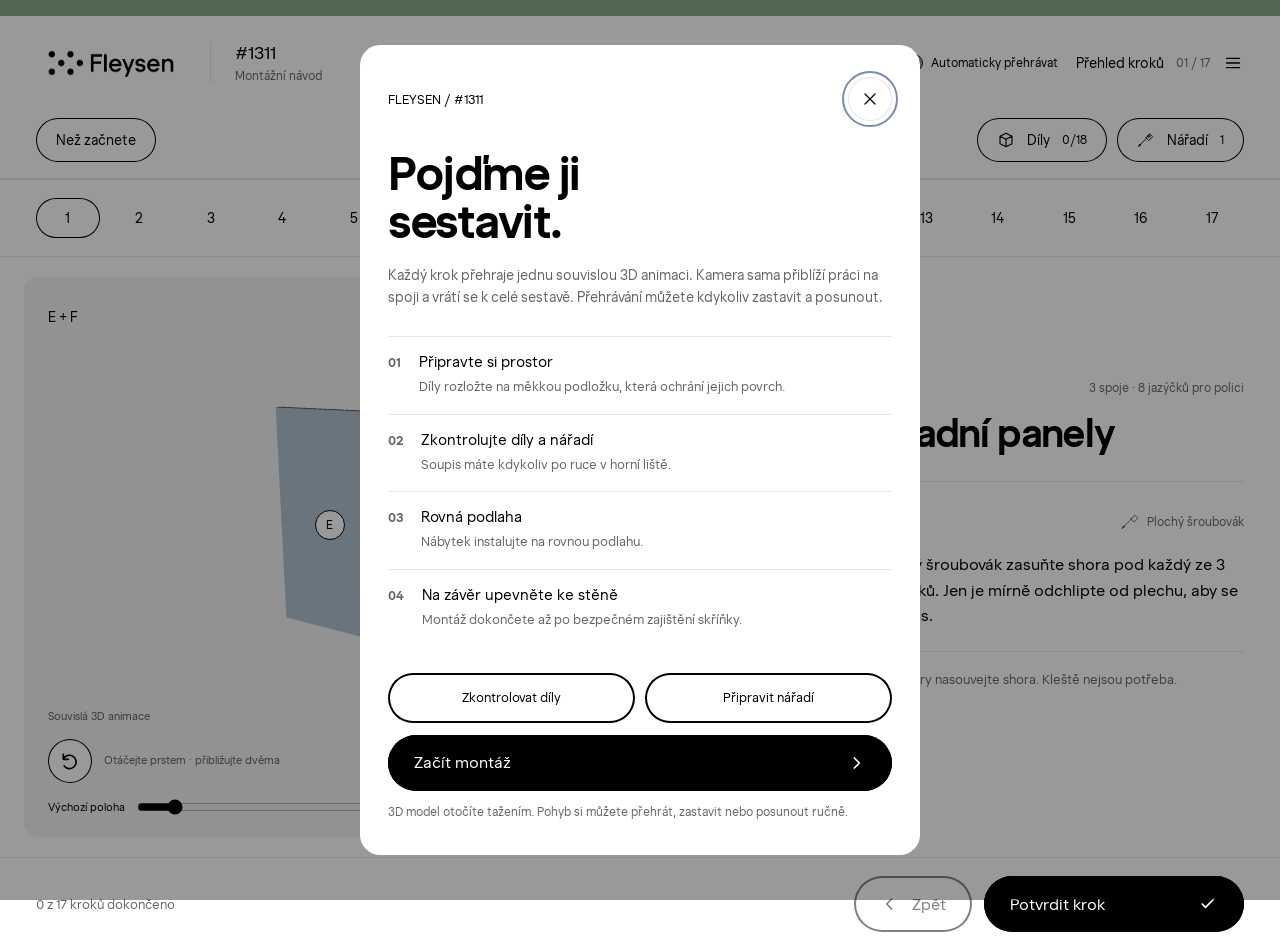
==== index.html @ 5f1dec54 "Show joint context and both-door alignment checks; refine tool cameras and UI" ====
<!doctype html><html lang="cs"><head><meta charset="UTF-8"><meta name="viewport" content="width=device-width, initial-scale=1.0"><meta name="theme-color" content="#f5f3ed"><meta name="description" content="Interaktivní montážní návod pro kovovou skříňku Fleysen #1311."><title>Fleysen #1311 | Montážní návod</title>  <script type="module" crossorigin src="./assets/index-Clm2jOgp.js"></script>
  <link rel="stylesheet" crossorigin href="./assets/index-BptZh2wn.css">
</head><body><div id="app"></div></body></html>
---- assets/index-BptZh2wn.css ----
@font-face{font-family:Raptor Text;src:url(./raptor-text-medium-Be-fpQAq.woff2) format("woff2");font-weight:400 600;font-display:swap}@font-face{font-family:Raptor Text;src:url(./raptor-text-bold-jvv1hvC_.woff2) format("woff2");font-weight:700;font-display:swap}:root{--ink:#000;--paper:#fff;--brand:#8cac89;--muted:rgb(0 0 0 / .6);--line:rgb(0 0 0 / .1);--soft:#f2f2f2;--focus:rgb(124 140 169);--button-radius:3.75rem;--input-radius:.75rem;--panel-radius:clamp(1rem,1.578vw,1.875rem);--card-radius:clamp(.625rem,1.053vw,1.25rem);--button-size:clamp(.875rem,.8115rem + .1587vw,1rem);--ease:.5s cubic-bezier(.3,1,.3,1);--fast:.3s cubic-bezier(.7,0,.3,1);font-family:Raptor Text,system-ui,sans-serif;font-size:16px;font-weight:400;font-synthesis:none;letter-spacing:0;color:var(--ink);background:var(--brand)}*{box-sizing:border-box}body{margin:0;background:var(--brand)}a{color:inherit;text-underline-offset:4px}button,input,a{-webkit-tap-highlight-color:transparent}button{font:inherit;font-weight:500;color:inherit;cursor:pointer;touch-action:manipulation}button:disabled{opacity:.5;cursor:default}button:focus-visible,a:focus-visible,input:focus-visible{outline:2px solid var(--focus);outline-offset:4px}[hidden]{display:none!important}svg{width:22px;height:22px;fill:none;stroke:currentColor;stroke-width:1.5;stroke-linecap:round;stroke-linejoin:round;flex-shrink:0}.ui-icon{width:20px;height:20px;stroke-width:2}:where(.next-button,.back-button,.play-button,.view-toggle,.resource-bar button,.intro-resources button,.inventory-button,.round-button,.sheet-head button,.loading button){position:relative;isolation:isolate;overflow:hidden;display:inline-flex;align-items:center;justify-content:center;gap:12px;min-height:50px;max-height:none;padding:clamp(18px,1.2vw,22px) clamp(26px,1.473vw,30px);font-size:var(--button-size);line-height:1;font-weight:500;letter-spacing:0;border:0;border-radius:var(--button-radius);background:var(--paper);color:var(--ink);box-shadow:inset 0 0 0 2px var(--ink);transition:color var(--ease),box-shadow var(--ease),opacity var(--fast)}:where(.next-button,.back-button,.play-button,.view-toggle,.resource-bar button,.intro-resources button,.inventory-button,.round-button,.sheet-head button,.loading button):before{content:"";position:absolute;z-index:-1;pointer-events:none;width:150%;height:200%;top:-50%;left:-25%;border-radius:50%;background:var(--brand);transform:translate3d(0,-76%,0);transition:transform var(--ease)}.next-button{background:var(--ink);color:var(--paper);box-shadow:inset 0 0 0 2px var(--ink)}.next-button:before{background:var(--brand)}@media(hover:hover){:where(.next-button,.back-button,.play-button,.view-toggle,.resource-bar button,.intro-resources button,.inventory-button,.round-button,.sheet-head button,.loading button):hover:not(:disabled):before{transform:translateZ(0)}:where(.back-button,.play-button,.view-toggle,.resource-bar button,.intro-resources button,.inventory-button,.round-button,.sheet-head button,.loading button):hover:not(:disabled){color:var(--ink)}.next-button:hover:not(:disabled){color:var(--ink)}}.manual-app{max-width:1440px;min-height:100dvh;margin:auto;background:var(--paper);border-radius:0;overflow:clip;border-top:16px solid var(--brand)}header{height:94px;padding:0 36px;display:flex;align-items:center;justify-content:space-between;gap:18px}.wordmark{display:flex;align-items:center;gap:24px;text-decoration:none}.wordmark img{display:block;width:150px;height:auto}.wordmark>span{font-size:18px;padding-left:24px;border-left:1px solid var(--line)}.wordmark small{display:block;color:var(--muted);font-size:12px;margin-top:5px}.menu-button{display:flex;align-items:center;gap:12px;min-height:44px;padding:0;border:0;background:none;font-size:14px}#counter{font-size:12px;color:var(--muted)}.resource-bar{display:flex;align-items:center;gap:10px;padding:8px 36px 16px}.resource-bar button{min-height:44px;padding:12px 20px;font-size:14px;box-shadow:inset 0 0 0 1px var(--ink)}.resource-bar svg{width:18px;height:18px}.resource-bar span{font-size:12px}.resource-bar #open-intro{margin-right:auto}.overall-progress{height:2px;background:var(--line)}.overall-progress>span{display:block;height:100%;background:var(--ink);transition:width var(--fast)}.step-pagination{padding:14px 36px;border-bottom:1px solid var(--line);background:var(--paper)}.pagination-heading{display:none}.page-numbers{display:flex;gap:8px;overflow-x:auto;scrollbar-width:thin;padding:4px 0}.page-numbers button{position:relative;flex:1;min-width:40px;min-height:40px;border:0;border-radius:9999px;background:none;color:var(--ink);font-size:14px;transition:background var(--fast),box-shadow var(--fast)}.page-numbers button[aria-current=step]{box-shadow:inset 0 0 0 1px var(--ink);font-weight:600}.page-numbers button.completed{background:var(--soft)}.page-done{display:none;position:absolute;right:3px;top:0;font-size:9px}.completed .page-done{display:block}.completed .page-done:after{content:"✓"}@media(hover:hover){.page-numbers button:hover{background:var(--brand)}}main{display:grid;grid-template-columns:minmax(0,1.35fr) minmax(360px,1fr);min-height:560px}.scene{position:relative;min-height:560px;background:var(--soft);border-radius:var(--card-radius);margin:20px 0 20px 24px;overflow:hidden}.scene-top{position:absolute;z-index:2;top:18px;left:24px;right:24px;display:flex;align-items:center;justify-content:space-between;gap:10px}.parts-pill{font-size:14px;line-height:1.5;max-width:52%}.view-toggle{font-size:13px;min-height:44px;padding:12px 18px;gap:8px;box-shadow:inset 0 0 0 1px var(--ink)}.view-toggle svg{width:18px;height:18px}.view-toggle[aria-pressed=true]{box-shadow:inset 0 0 0 2px var(--ink)}#canvas{position:absolute;inset:74px 0 130px;touch-action:none}#canvas canvas{width:100%;height:100%;display:block;touch-action:none}.scene-label{position:absolute;bottom:114px;left:24px;font-size:11px;color:var(--muted);pointer-events:none}.motion-legend{position:absolute;bottom:114px;right:24px;display:flex;align-items:center;gap:6px;font-size:11px}.motion-legend i{display:block;width:18px;height:3px;background:#de7c00;position:relative}.motion-legend i:after{content:"";position:absolute;right:-1px;top:-3px;border-left:6px solid #de7c00;border-top:4px solid transparent;border-bottom:4px solid transparent}.scene-bottom{position:absolute;bottom:54px;left:24px;right:24px;display:flex;align-items:center;gap:12px}.round-button,.sheet-head button{min-height:44px;width:44px;flex-shrink:0;padding:0;border-radius:9999px;box-shadow:inset 0 0 0 1px var(--line)}.round-button{box-shadow:inset 0 0 0 1px var(--ink)}#gesture-hint{flex:1;font-size:11px;line-height:1.5;color:var(--muted)}.play-button{min-height:44px;padding:12px 18px;font-size:13px}.pose-controls{position:absolute;bottom:8px;left:24px;right:24px;height:44px;display:flex;gap:12px;align-items:center}.pose-controls button{border:0;background:none;min-height:44px;padding:0;font-size:11px;white-space:nowrap}.timeline{min-width:30px;flex:1;height:28px;margin:0;accent-color:var(--ink);cursor:pointer}.instruction{padding:40px 36px;display:flex;flex-direction:column;justify-content:center;min-width:0}.heading-row{display:flex;align-items:center;justify-content:space-between;gap:12px;font-size:12px;color:var(--muted)}.heading-row p{margin:0}.heading-row>span{max-width:50%;text-align:right;line-height:1.5}h1{font-size:40px;font-weight:700;line-height:1;letter-spacing:-.03em;margin:16px 0 28px;max-width:13em}.phases{display:flex;flex-wrap:wrap;gap:8px;margin-bottom:24px}.phases button{display:flex;align-items:center;gap:6px;min-height:44px;padding:10px 14px;font-size:13px;border:0;border-radius:9999px;background:var(--soft);color:var(--ink)}.phases button span{font-size:11px;color:var(--muted)}.phases button.active{background:var(--paper);box-shadow:inset 0 0 0 1px var(--ink);font-weight:600}@media(hover:hover){.phases button:hover{background:var(--brand);box-shadow:inset 0 0 0 1px var(--ink)}}.action-card{padding:22px 0;border-top:1px solid var(--line);border-bottom:1px solid var(--line)}.action-line{display:flex;align-items:center;justify-content:space-between;gap:12px;flex-wrap:wrap}.action-line strong{font-size:15px;font-weight:500}.action-line button{display:flex;align-items:center;gap:6px;padding:0;min-height:36px;border:0;background:none;font-size:12px;color:var(--muted);text-align:left}.action-line svg{width:20px;height:20px}#instruction-text{font-size:16px;line-height:1.6;margin:12px 0 0}.step-tip{font-size:13px;line-height:1.6;margin:18px 0 0;color:var(--muted)}.help-link{align-self:flex-start;min-height:44px;padding:0;background:none;border:0;text-decoration:underline;text-underline-offset:4px;font-size:13px}.bottom-nav{display:flex;align-items:center;gap:12px;padding:18px 36px max(18px,env(safe-area-inset-bottom));background:var(--paper);border-top:1px solid var(--line)}.footer-progress{margin:0 auto 0 0;font-size:13px;color:var(--muted)}.back-button{min-width:100px}.bottom-nav .next-button{min-width:260px;justify-content:space-between}.loading{position:absolute;inset:74px 0 130px;z-index:3;background:var(--soft);display:flex;flex-direction:column;align-items:center;justify-content:center;gap:16px;padding:20px;text-align:center;font-size:14px}.spinner{width:24px;height:24px;border:2px solid var(--line);border-top-color:var(--ink);border-radius:50%;animation:spin 1s linear infinite}@keyframes spin{to{transform:rotate(360deg)}}.part-labels{position:absolute;inset:0;pointer-events:none}.part-labels span{position:absolute;transform:translate(-50%,-50%);display:grid;place-items:center;width:30px;height:30px;border:1px solid var(--ink);border-radius:50%;background:var(--paper);color:var(--ink);font-size:12px}dialog{position:fixed;inset:50% auto auto 50%;transform:translate(-50%,-50%);margin:0;width:calc(100% - 32px);max-width:560px;max-height:90dvh;padding:24px 28px 28px;border:0;border-radius:var(--panel-radius);color:var(--ink);background:var(--paper)}dialog::backdrop{background:#0006}.sheet-head{display:flex;align-items:center;justify-content:space-between;gap:16px;position:sticky;top:-24px;z-index:1;background:var(--paper);padding:8px 0}.sheet-head h2{margin:0;font-size:28px;font-weight:700;line-height:1;letter-spacing:-.03em}.sheet-head button .ui-icon{stroke-width:1.5;transition:transform var(--ease)}@media(hover:hover){.sheet-head button:hover .ui-icon{transform:rotate(90deg)}}.sheet-subtitle,dialog>p{font-size:14px;line-height:1.6;color:var(--muted)}.small{font-size:12px!important;line-height:1.6}.inventory-button{justify-content:space-between;width:100%;margin:20px 0}.step-list button{width:100%;display:flex;align-items:center;gap:16px;min-height:48px;padding:14px 12px;border:0;border-bottom:1px solid var(--line);background:none;text-align:left;font-size:14px}.step-list button.active{border-radius:9999px;box-shadow:inset 0 0 0 1px var(--ink);border-bottom-color:transparent}.step-number{font-size:12px;color:var(--muted)}.check{margin-left:auto}.reset-progress{border:0;background:none;font-size:13px;text-decoration:underline;min-height:44px;margin-top:14px;padding:0}.part-list label{display:flex;align-items:center;gap:10px;padding:10px 8px;min-height:64px;border-bottom:1px solid var(--line);font-size:13px}.part-list label.needed,.tool-list article.needed{background:var(--soft);border-radius:var(--card-radius)}.part-list b{width:22px;flex-shrink:0}.part-list strong{margin-left:auto;white-space:nowrap}.part-list input{width:20px;height:20px;accent-color:var(--ink);flex-shrink:0}.part-list .part-icon{width:40px;height:44px}.tool-list article{display:flex;gap:16px;padding:18px 12px;border-bottom:1px solid var(--line)}.tool-list svg{width:32px;height:32px}.tool-list h3{font-size:16px;margin:0 0 6px;font-weight:500}.tool-list p{font-size:13px;line-height:1.6;color:var(--muted);margin:0}.tool-now{display:none;font-size:12px;margin-top:8px}.needed .tool-now{display:block}dialog>a{font-size:14px}#finish .next-button{width:100%;margin-top:24px;justify-content:space-between}.intro-kicker{font-size:13px}#intro h2{font-size:48px;font-weight:700;letter-spacing:-.03em;line-height:1;margin:20px 0}.preparation-list{list-style:none;margin:26px 0;padding:0}.preparation-list li{display:flex;gap:18px;padding:16px 0;border-top:1px solid var(--line)}.preparation-list b{font-size:13px;color:var(--muted);padding-top:2px}.preparation-list strong{display:block;font-size:15px;font-weight:500;margin-bottom:6px}.preparation-list span{display:block;font-size:13px;line-height:1.6;color:var(--muted)}.intro-resources{display:flex;gap:10px;margin:20px 0 12px}.intro-resources button{flex:1;font-size:13px;padding:14px 18px}#intro .next-button{width:100%;justify-content:space-between}@media(max-width:759px){.manual-app{border-top-width:10px}header{height:78px;padding:0 18px;gap:10px}.wordmark{gap:14px}.wordmark img{width:112px}.wordmark>span{font-size:16px;padding-left:14px}.wordmark small{font-size:10px}.menu-button>span:first-child{display:none}.menu-button{gap:6px}#counter{font-size:11px}.resource-bar{padding:4px 16px 12px;gap:6px}.resource-bar button{font-size:12px;padding:12px;gap:6px}.resource-bar span{font-size:10px}.resource-bar svg{width:16px;height:16px}.step-pagination{padding:10px 16px}.page-numbers{gap:6px;scrollbar-width:none}.page-numbers button{flex:0 0 40px}main{display:flex;flex-direction:column;min-height:0}.scene{min-height:350px;height:42dvh;max-height:460px;margin:12px 12px 0}.scene-top{top:12px;left:16px;right:16px}.parts-pill{font-size:12px}.view-toggle{padding:12px;font-size:12px;gap:5px}#canvas{inset:64px 0 114px}.scene-label{left:16px;bottom:102px;font-size:10px}.motion-legend{right:16px;bottom:102px;font-size:10px}.scene-bottom{left:16px;right:16px;bottom:50px;gap:8px}.round-button{width:40px;min-height:44px}.play-button{font-size:12px;padding:12px 14px}#gesture-hint{font-size:10px}.pose-controls{bottom:3px;left:16px;right:16px;gap:8px}.pose-controls button{font-size:10px}.instruction{padding:28px 20px 16px}h1{font-size:32px;margin:12px 0 22px}.heading-row{font-size:11px}.phases{gap:6px;flex-wrap:wrap;margin-bottom:20px}.phases button{padding:10px 12px;min-height:44px;font-size:12px;gap:5px}.phases button span{font-size:10px}.action-card{padding:16px 0}.action-line{gap:6px}.action-line strong{font-size:14px}.action-line button{font-size:12px}#instruction-text{font-size:16px}.step-tip,.help-link{font-size:12px}.bottom-nav{position:sticky;bottom:0;z-index:4;padding:12px 16px max(12px,env(safe-area-inset-bottom));gap:10px}.footer-progress{display:none}.back-button{min-width:84px;padding:16px;font-size:14px}.bottom-nav .next-button{min-width:0;flex:1;padding:18px 20px;font-size:14px}dialog{padding:18px 22px 24px;max-height:92dvh}.sheet-head{top:-18px}.sheet-head h2{font-size:26px}#intro h2{font-size:40px}.loading{inset:64px 0 114px}.intro-resources button{padding:14px;font-size:12px}}@media(max-width:359px){.wordmark img{width:96px}.resource-bar{padding-left:12px;padding-right:12px}.resource-bar button{padding:12px 9px;font-size:11px}.instruction{padding-left:16px;padding-right:16px}.scene-label,.motion-legend{font-size:9px}.part-list label{gap:6px}}.embedded .manual-app{min-height:0;border-top:0;border-radius:0}.embedded .scene{height:560px}.embedded .bottom-nav{position:static}@media(max-width:759px){.embedded .scene{height:360px;min-height:360px;max-height:360px}}@media(prefers-reduced-motion:reduce){*,*:before,*:after{animation:none!important;transition:none!important;scroll-behavior:auto!important}}.pose-controls[hidden],#play[hidden]{display:none}@media(min-width:760px){.scene{align-self:start;height:560px;position:sticky;top:16px}}.part-labels .detail-label{width:max-content;height:auto;line-height:1.3;font-size:11px;max-width:180px;white-space:normal;transform:translate(-50%,18px);border:1px solid #d9ded9;background:#fffffff0;padding:6px 9px;border-radius:5px;color:#00312e;box-shadow:none}.part-labels span[hidden]{display:none}.autoplay-toggle{position:absolute;left:24px;right:24px;bottom:110px;display:flex;align-items:center;gap:8px;font-size:11px;cursor:pointer;z-index:2;width:max-content}.autoplay-toggle input{position:absolute;opacity:0;width:100%;height:100%;cursor:pointer}.switch-track{width:32px;height:18px;border:1px solid #00312e;border-radius:20px;background:#fff;position:relative;flex:none}.switch-track:after{content:"";position:absolute;width:12px;height:12px;top:2px;left:2px;background:#00312e;border-radius:50%;transition:transform .15s}.autoplay-toggle input:checked+.switch-track{background:#8cac89}.autoplay-toggle input:checked+.switch-track:after{transform:translate(14px)}.autoplay-toggle input:focus-visible+.switch-track{outline:2px solid #00312e;outline-offset:3px}.autoplay-toggle[hidden]{display:none}.scene-label,.motion-legend{bottom:142px}#canvas{bottom:158px}@media(max-width:759px){.autoplay-toggle{left:16px;bottom:100px;font-size:10px}.scene-label,.motion-legend{bottom:128px}#canvas{bottom:144px}.scene{height:420px;min-height:420px;max-height:420px}}header{height:auto;min-height:94px;flex-wrap:wrap;padding-top:16px;padding-bottom:16px}.autoplay-toggle{position:relative;inset:auto;margin-left:auto;min-height:44px;font-size:12px}.scene-label,.motion-legend{bottom:114px}#canvas{bottom:130px}@media(max-width:759px){header{min-height:78px;gap:4px 12px}.autoplay-toggle{order:3;width:100%;justify-content:flex-end;margin:0;font-size:11px;min-height:30px}.menu-button{margin-left:auto}.scene-label,.motion-legend{bottom:102px}#canvas{bottom:114px}}
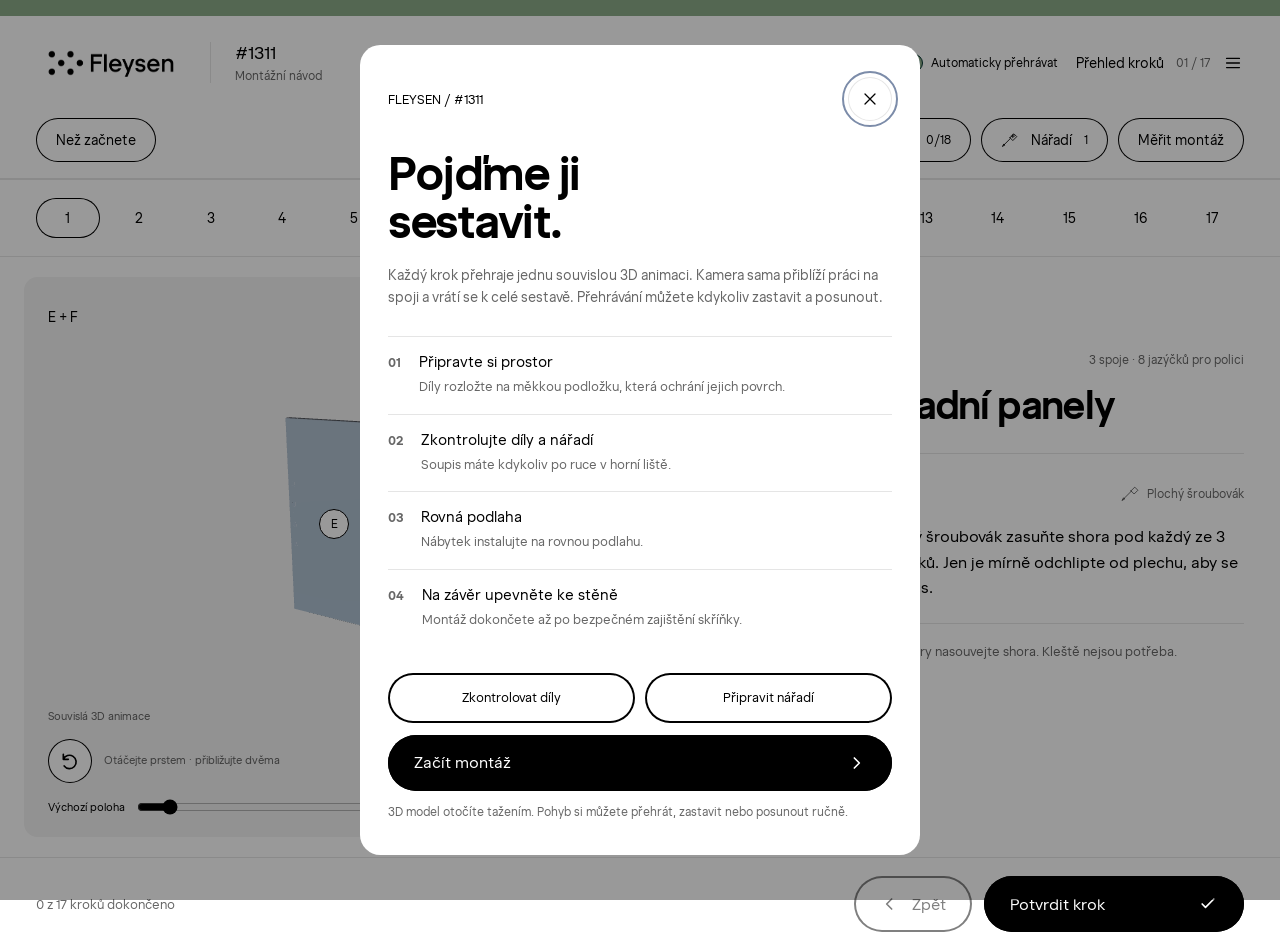
==== commit 7a03276c: "Add assembly analytics preview and optional measurement controls" ====
--- a/index.html
+++ b/index.html
@@ -1,3 +1,4 @@
-<!doctype html><html lang="cs"><head><meta charset="UTF-8"><meta name="viewport" content="width=device-width, initial-scale=1.0"><meta name="theme-color" content="#f5f3ed"><meta name="description" content="Interaktivní montážní návod pro kovovou skříňku Fleysen #1311."><title>Fleysen #1311 | Montážní návod</title>  <script type="module" crossorigin src="./assets/index-Clm2jOgp.js"></script>
-  <link rel="stylesheet" crossorigin href="./assets/index-BptZh2wn.css">
+<!doctype html><html lang="cs"><head><meta charset="UTF-8"><meta name="viewport" content="width=device-width, initial-scale=1.0"><meta name="theme-color" content="#f5f3ed"><meta name="description" content="Interaktivní montážní návod pro kovovou skříňku Fleysen #1311."><title>Fleysen #1311 | Montážní návod</title>  <script type="module" crossorigin src="./assets/manual-C7OuLX5r.js"></script>
+  <link rel="modulepreload" crossorigin href="./assets/validation-cgf391ND.js">
+  <link rel="stylesheet" crossorigin href="./assets/validation-KfbF-wZ4.css">
 </head><body><div id="app"></div></body></html>
--- a/assets/validation-KfbF-wZ4.css
+++ b/assets/validation-KfbF-wZ4.css
@@ -0,0 +1 @@
+@font-face{font-family:Raptor Text;src:url(./raptor-text-medium-Be-fpQAq.woff2) format("woff2");font-weight:400 600;font-display:swap}@font-face{font-family:Raptor Text;src:url(./raptor-text-bold-jvv1hvC_.woff2) format("woff2");font-weight:700;font-display:swap}:root{--ink:#000;--paper:#fff;--brand:#8cac89;--muted:rgb(0 0 0 / .6);--line:rgb(0 0 0 / .1);--soft:#f2f2f2;--focus:rgb(124 140 169);--button-radius:3.75rem;--input-radius:.75rem;--panel-radius:clamp(1rem,1.578vw,1.875rem);--card-radius:clamp(.625rem,1.053vw,1.25rem);--button-size:clamp(.875rem,.8115rem + .1587vw,1rem);--ease:.5s cubic-bezier(.3,1,.3,1);--fast:.3s cubic-bezier(.7,0,.3,1);font-family:Raptor Text,system-ui,sans-serif;font-size:16px;font-weight:400;font-synthesis:none;letter-spacing:0;color:var(--ink);background:var(--brand)}*{box-sizing:border-box}body{margin:0;background:var(--brand)}a{color:inherit;text-underline-offset:4px}button,input,a{-webkit-tap-highlight-color:transparent}button{font:inherit;font-weight:500;color:inherit;cursor:pointer;touch-action:manipulation}button:disabled{opacity:.5;cursor:default}button:focus-visible,a:focus-visible,input:focus-visible{outline:2px solid var(--focus);outline-offset:4px}[hidden]{display:none!important}svg{width:22px;height:22px;fill:none;stroke:currentColor;stroke-width:1.5;stroke-linecap:round;stroke-linejoin:round;flex-shrink:0}.ui-icon{width:20px;height:20px;stroke-width:2}:where(.next-button,.back-button,.play-button,.view-toggle,.resource-bar button,.intro-resources button,.inventory-button,.round-button,.sheet-head button,.loading button){position:relative;isolation:isolate;overflow:hidden;display:inline-flex;align-items:center;justify-content:center;gap:12px;min-height:50px;max-height:none;padding:clamp(18px,1.2vw,22px) clamp(26px,1.473vw,30px);font-size:var(--button-size);line-height:1;font-weight:500;letter-spacing:0;border:0;border-radius:var(--button-radius);background:var(--paper);color:var(--ink);box-shadow:inset 0 0 0 2px var(--ink);transition:color var(--ease),box-shadow var(--ease),opacity var(--fast)}:where(.next-button,.back-button,.play-button,.view-toggle,.resource-bar button,.intro-resources button,.inventory-button,.round-button,.sheet-head button,.loading button):before{content:"";position:absolute;z-index:-1;pointer-events:none;width:150%;height:200%;top:-50%;left:-25%;border-radius:50%;background:var(--brand);transform:translate3d(0,-76%,0);transition:transform var(--ease)}.next-button{background:var(--ink);color:var(--paper);box-shadow:inset 0 0 0 2px var(--ink)}.next-button:before{background:var(--brand)}@media(hover:hover){:where(.next-button,.back-button,.play-button,.view-toggle,.resource-bar button,.intro-resources button,.inventory-button,.round-button,.sheet-head button,.loading button):hover:not(:disabled):before{transform:translateZ(0)}:where(.back-button,.play-button,.view-toggle,.resource-bar button,.intro-resources button,.inventory-button,.round-button,.sheet-head button,.loading button):hover:not(:disabled){color:var(--ink)}.next-button:hover:not(:disabled){color:var(--ink)}}.manual-app{max-width:1440px;min-height:100dvh;margin:auto;background:var(--paper);border-radius:0;overflow:clip;border-top:16px solid var(--brand)}header{height:94px;padding:0 36px;display:flex;align-items:center;justify-content:space-between;gap:18px}.wordmark{display:flex;align-items:center;gap:24px;text-decoration:none}.wordmark img{display:block;width:150px;height:auto}.wordmark>span{font-size:18px;padding-left:24px;border-left:1px solid var(--line)}.wordmark small{display:block;color:var(--muted);font-size:12px;margin-top:5px}.menu-button{display:flex;align-items:center;gap:12px;min-height:44px;padding:0;border:0;background:none;font-size:14px}#counter{font-size:12px;color:var(--muted)}.resource-bar{display:flex;align-items:center;gap:10px;padding:8px 36px 16px}.resource-bar button{min-height:44px;padding:12px 20px;font-size:14px;box-shadow:inset 0 0 0 1px var(--ink)}.resource-bar svg{width:18px;height:18px}.resource-bar span{font-size:12px}.resource-bar #open-intro{margin-right:auto}.overall-progress{height:2px;background:var(--line)}.overall-progress>span{display:block;height:100%;background:var(--ink);transition:width var(--fast)}.step-pagination{padding:14px 36px;border-bottom:1px solid var(--line);background:var(--paper)}.pagination-heading{display:none}.page-numbers{display:flex;gap:8px;overflow-x:auto;scrollbar-width:thin;padding:4px 0}.page-numbers button{position:relative;flex:1;min-width:40px;min-height:40px;border:0;border-radius:9999px;background:none;color:var(--ink);font-size:14px;transition:background var(--fast),box-shadow var(--fast)}.page-numbers button[aria-current=step]{box-shadow:inset 0 0 0 1px var(--ink);font-weight:600}.page-numbers button.completed{background:var(--soft)}.page-done{display:none;position:absolute;right:3px;top:0;font-size:9px}.completed .page-done{display:block}.completed .page-done:after{content:"✓"}@media(hover:hover){.page-numbers button:hover{background:var(--brand)}}main{display:grid;grid-template-columns:minmax(0,1.35fr) minmax(360px,1fr);min-height:560px}.scene{position:relative;min-height:560px;background:var(--soft);border-radius:var(--card-radius);margin:20px 0 20px 24px;overflow:hidden}.scene-top{position:absolute;z-index:2;top:18px;left:24px;right:24px;display:flex;align-items:center;justify-content:space-between;gap:10px}.parts-pill{font-size:14px;line-height:1.5;max-width:52%}.view-toggle{font-size:13px;min-height:44px;padding:12px 18px;gap:8px;box-shadow:inset 0 0 0 1px var(--ink)}.view-toggle svg{width:18px;height:18px}.view-toggle[aria-pressed=true]{box-shadow:inset 0 0 0 2px var(--ink)}#canvas{position:absolute;inset:74px 0 130px;touch-action:none}#canvas canvas{width:100%;height:100%;display:block;touch-action:none}.scene-label{position:absolute;bottom:114px;left:24px;font-size:11px;color:var(--muted);pointer-events:none}.motion-legend{position:absolute;bottom:114px;right:24px;display:flex;align-items:center;gap:6px;font-size:11px}.motion-legend i{display:block;width:18px;height:3px;background:#de7c00;position:relative}.motion-legend i:after{content:"";position:absolute;right:-1px;top:-3px;border-left:6px solid #de7c00;border-top:4px solid transparent;border-bottom:4px solid transparent}.scene-bottom{position:absolute;bottom:54px;left:24px;right:24px;display:flex;align-items:center;gap:12px}.round-button,.sheet-head button{min-height:44px;width:44px;flex-shrink:0;padding:0;border-radius:9999px;box-shadow:inset 0 0 0 1px var(--line)}.round-button{box-shadow:inset 0 0 0 1px var(--ink)}#gesture-hint{flex:1;font-size:11px;line-height:1.5;color:var(--muted)}.play-button{min-height:44px;padding:12px 18px;font-size:13px}.pose-controls{position:absolute;bottom:8px;left:24px;right:24px;height:44px;display:flex;gap:12px;align-items:center}.pose-controls button{border:0;background:none;min-height:44px;padding:0;font-size:11px;white-space:nowrap}.timeline{min-width:30px;flex:1;height:28px;margin:0;accent-color:var(--ink);cursor:pointer}.instruction{padding:40px 36px;display:flex;flex-direction:column;justify-content:center;min-width:0}.heading-row{display:flex;align-items:center;justify-content:space-between;gap:12px;font-size:12px;color:var(--muted)}.heading-row p{margin:0}.heading-row>span{max-width:50%;text-align:right;line-height:1.5}h1{font-size:40px;font-weight:700;line-height:1;letter-spacing:-.03em;margin:16px 0 28px;max-width:13em}.phases{display:flex;flex-wrap:wrap;gap:8px;margin-bottom:24px}.phases button{display:flex;align-items:center;gap:6px;min-height:44px;padding:10px 14px;font-size:13px;border:0;border-radius:9999px;background:var(--soft);color:var(--ink)}.phases button span{font-size:11px;color:var(--muted)}.phases button.active{background:var(--paper);box-shadow:inset 0 0 0 1px var(--ink);font-weight:600}@media(hover:hover){.phases button:hover{background:var(--brand);box-shadow:inset 0 0 0 1px var(--ink)}}.action-card{padding:22px 0;border-top:1px solid var(--line);border-bottom:1px solid var(--line)}.action-line{display:flex;align-items:center;justify-content:space-between;gap:12px;flex-wrap:wrap}.action-line strong{font-size:15px;font-weight:500}.action-line button{display:flex;align-items:center;gap:6px;padding:0;min-height:36px;border:0;background:none;font-size:12px;color:var(--muted);text-align:left}.action-line svg{width:20px;height:20px}#instruction-text{font-size:16px;line-height:1.6;margin:12px 0 0}.step-tip{font-size:13px;line-height:1.6;margin:18px 0 0;color:var(--muted)}.help-link{align-self:flex-start;min-height:44px;padding:0;background:none;border:0;text-decoration:underline;text-underline-offset:4px;font-size:13px}.bottom-nav{display:flex;align-items:center;gap:12px;padding:18px 36px max(18px,env(safe-area-inset-bottom));background:var(--paper);border-top:1px solid var(--line)}.footer-progress{margin:0 auto 0 0;font-size:13px;color:var(--muted)}.back-button{min-width:100px}.bottom-nav .next-button{min-width:260px;justify-content:space-between}.loading{position:absolute;inset:74px 0 130px;z-index:3;background:var(--soft);display:flex;flex-direction:column;align-items:center;justify-content:center;gap:16px;padding:20px;text-align:center;font-size:14px}.spinner{width:24px;height:24px;border:2px solid var(--line);border-top-color:var(--ink);border-radius:50%;animation:spin 1s linear infinite}@keyframes spin{to{transform:rotate(360deg)}}.part-labels{position:absolute;inset:0;pointer-events:none}.part-labels span{position:absolute;transform:translate(-50%,-50%);display:grid;place-items:center;width:30px;height:30px;border:1px solid var(--ink);border-radius:50%;background:var(--paper);color:var(--ink);font-size:12px}dialog{position:fixed;inset:50% auto auto 50%;transform:translate(-50%,-50%);margin:0;width:calc(100% - 32px);max-width:560px;max-height:90dvh;padding:24px 28px 28px;border:0;border-radius:var(--panel-radius);color:var(--ink);background:var(--paper)}dialog::backdrop{background:#0006}.sheet-head{display:flex;align-items:center;justify-content:space-between;gap:16px;position:sticky;top:-24px;z-index:1;background:var(--paper);padding:8px 0}.sheet-head h2{margin:0;font-size:28px;font-weight:700;line-height:1;letter-spacing:-.03em}.sheet-head button .ui-icon{stroke-width:1.5;transition:transform var(--ease)}@media(hover:hover){.sheet-head button:hover .ui-icon{transform:rotate(90deg)}}.sheet-subtitle,dialog>p{font-size:14px;line-height:1.6;color:var(--muted)}.small{font-size:12px!important;line-height:1.6}.inventory-button{justify-content:space-between;width:100%;margin:20px 0}.step-list button{width:100%;display:flex;align-items:center;gap:16px;min-height:48px;padding:14px 12px;border:0;border-bottom:1px solid var(--line);background:none;text-align:left;font-size:14px}.step-list button.active{border-radius:9999px;box-shadow:inset 0 0 0 1px var(--ink);border-bottom-color:transparent}.step-number{font-size:12px;color:var(--muted)}.check{margin-left:auto}.reset-progress{border:0;background:none;font-size:13px;text-decoration:underline;min-height:44px;margin-top:14px;padding:0}.part-list label{display:flex;align-items:center;gap:10px;padding:10px 8px;min-height:64px;border-bottom:1px solid var(--line);font-size:13px}.part-list label.needed,.tool-list article.needed{background:var(--soft);border-radius:var(--card-radius)}.part-list b{width:22px;flex-shrink:0}.part-list strong{margin-left:auto;white-space:nowrap}.part-list input{width:20px;height:20px;accent-color:var(--ink);flex-shrink:0}.part-list .part-icon{width:40px;height:44px}.tool-list article{display:flex;gap:16px;padding:18px 12px;border-bottom:1px solid var(--line)}.tool-list svg{width:32px;height:32px}.tool-list h3{font-size:16px;margin:0 0 6px;font-weight:500}.tool-list p{font-size:13px;line-height:1.6;color:var(--muted);margin:0}.tool-now{display:none;font-size:12px;margin-top:8px}.needed .tool-now{display:block}dialog>a{font-size:14px}#finish .next-button{width:100%;margin-top:24px;justify-content:space-between}.intro-kicker{font-size:13px}#intro h2{font-size:48px;font-weight:700;letter-spacing:-.03em;line-height:1;margin:20px 0}.preparation-list{list-style:none;margin:26px 0;padding:0}.preparation-list li{display:flex;gap:18px;padding:16px 0;border-top:1px solid var(--line)}.preparation-list b{font-size:13px;color:var(--muted);padding-top:2px}.preparation-list strong{display:block;font-size:15px;font-weight:500;margin-bottom:6px}.preparation-list span{display:block;font-size:13px;line-height:1.6;color:var(--muted)}.intro-resources{display:flex;gap:10px;margin:20px 0 12px}.intro-resources button{flex:1;font-size:13px;padding:14px 18px}#intro .next-button{width:100%;justify-content:space-between}@media(max-width:759px){.manual-app{border-top-width:10px}header{height:78px;padding:0 18px;gap:10px}.wordmark{gap:14px}.wordmark img{width:112px}.wordmark>span{font-size:16px;padding-left:14px}.wordmark small{font-size:10px}.menu-button>span:first-child{display:none}.menu-button{gap:6px}#counter{font-size:11px}.resource-bar{padding:4px 16px 12px;gap:6px}.resource-bar button{font-size:12px;padding:12px;gap:6px}.resource-bar span{font-size:10px}.resource-bar svg{width:16px;height:16px}.step-pagination{padding:10px 16px}.page-numbers{gap:6px;scrollbar-width:none}.page-numbers button{flex:0 0 40px}main{display:flex;flex-direction:column;min-height:0}.scene{min-height:350px;height:42dvh;max-height:460px;margin:12px 12px 0}.scene-top{top:12px;left:16px;right:16px}.parts-pill{font-size:12px}.view-toggle{padding:12px;font-size:12px;gap:5px}#canvas{inset:64px 0 114px}.scene-label{left:16px;bottom:102px;font-size:10px}.motion-legend{right:16px;bottom:102px;font-size:10px}.scene-bottom{left:16px;right:16px;bottom:50px;gap:8px}.round-button{width:40px;min-height:44px}.play-button{font-size:12px;padding:12px 14px}#gesture-hint{font-size:10px}.pose-controls{bottom:3px;left:16px;right:16px;gap:8px}.pose-controls button{font-size:10px}.instruction{padding:28px 20px 16px}h1{font-size:32px;margin:12px 0 22px}.heading-row{font-size:11px}.phases{gap:6px;flex-wrap:wrap;margin-bottom:20px}.phases button{padding:10px 12px;min-height:44px;font-size:12px;gap:5px}.phases button span{font-size:10px}.action-card{padding:16px 0}.action-line{gap:6px}.action-line strong{font-size:14px}.action-line button{font-size:12px}#instruction-text{font-size:16px}.step-tip,.help-link{font-size:12px}.bottom-nav{position:sticky;bottom:0;z-index:4;padding:12px 16px max(12px,env(safe-area-inset-bottom));gap:10px}.footer-progress{display:none}.back-button{min-width:84px;padding:16px;font-size:14px}.bottom-nav .next-button{min-width:0;flex:1;padding:18px 20px;font-size:14px}dialog{padding:18px 22px 24px;max-height:92dvh}.sheet-head{top:-18px}.sheet-head h2{font-size:26px}#intro h2{font-size:40px}.loading{inset:64px 0 114px}.intro-resources button{padding:14px;font-size:12px}}@media(max-width:359px){.wordmark img{width:96px}.resource-bar{padding-left:12px;padding-right:12px}.resource-bar button{padding:12px 9px;font-size:11px}.instruction{padding-left:16px;padding-right:16px}.scene-label,.motion-legend{font-size:9px}.part-list label{gap:6px}}.embedded .manual-app{min-height:0;border-top:0;border-radius:0}.embedded .scene{height:560px}.embedded .bottom-nav{position:static}@media(max-width:759px){.embedded .scene{height:360px;min-height:360px;max-height:360px}}@media(prefers-reduced-motion:reduce){*,*:before,*:after{animation:none!important;transition:none!important;scroll-behavior:auto!important}}.pose-controls[hidden],#play[hidden]{display:none}@media(min-width:760px){.scene{align-self:start;height:560px;position:sticky;top:16px}}.part-labels .detail-label{width:max-content;height:auto;line-height:1.3;font-size:11px;max-width:180px;white-space:normal;transform:translate(-50%,18px);border:1px solid #d9ded9;background:#fffffff0;padding:6px 9px;border-radius:5px;color:#00312e;box-shadow:none}.part-labels span[hidden]{display:none}.autoplay-toggle{position:absolute;left:24px;right:24px;bottom:110px;display:flex;align-items:center;gap:8px;font-size:11px;cursor:pointer;z-index:2;width:max-content}.autoplay-toggle input{position:absolute;opacity:0;width:100%;height:100%;cursor:pointer}.switch-track{width:32px;height:18px;border:1px solid #00312e;border-radius:20px;background:#fff;position:relative;flex:none}.switch-track:after{content:"";position:absolute;width:12px;height:12px;top:2px;left:2px;background:#00312e;border-radius:50%;transition:transform .15s}.autoplay-toggle input:checked+.switch-track{background:#8cac89}.autoplay-toggle input:checked+.switch-track:after{transform:translate(14px)}.autoplay-toggle input:focus-visible+.switch-track{outline:2px solid #00312e;outline-offset:3px}.autoplay-toggle[hidden]{display:none}.scene-label,.motion-legend{bottom:142px}#canvas{bottom:158px}@media(max-width:759px){.autoplay-toggle{left:16px;bottom:100px;font-size:10px}.scene-label,.motion-legend{bottom:128px}#canvas{bottom:144px}.scene{height:420px;min-height:420px;max-height:420px}}header{height:auto;min-height:94px;flex-wrap:wrap;padding-top:16px;padding-bottom:16px}.autoplay-toggle{position:relative;inset:auto;margin-left:auto;min-height:44px;font-size:12px}.scene-label,.motion-legend{bottom:114px}#canvas{bottom:130px}@media(max-width:759px){header{min-height:78px;gap:4px 12px}.autoplay-toggle{order:3;width:100%;justify-content:flex-end;margin:0;font-size:11px;min-height:30px}.menu-button{margin-left:auto}.scene-label,.motion-legend{bottom:102px}#canvas{bottom:114px}}.resource-bar{flex-wrap:wrap}.measurement-consent{display:flex;gap:14px;align-items:flex-start;margin:24px 0}.measurement-consent input{width:22px;height:22px;accent-color:var(--ink);flex-shrink:0}.measurement-consent small{display:block;margin-top:8px;color:var(--muted);line-height:1.5}.measurement-actions{display:flex;gap:12px;flex-wrap:wrap}.small{font-size:13px;color:var(--muted);line-height:1.6}.problem-options{display:grid;gap:10px}.problem-options button{border:1px solid var(--ink);border-radius:var(--button-radius);padding:16px 24px;background:var(--paper);text-align:left}.problem-options button:hover,.problem-options button[aria-pressed=true]{background:var(--brand)}.report-link{display:block;margin-top:12px}.analytics-page{background:var(--brand)}.analytics-shell{max-width:1440px;margin:auto;background:var(--paper);min-height:100dvh;border-top:16px solid var(--brand)}.analytics-content{padding:36px}.analytics-title{display:flex;align-items:center;justify-content:space-between;gap:24px;margin-bottom:24px}.analytics-title h1{font-size:clamp(36px,5vw,64px);line-height:1.05;letter-spacing:-.04em;margin:12px 0}.analytics-title p{color:var(--muted)}.kicker{font-size:12px;letter-spacing:.1em}.data-status{padding:18px 24px;background:var(--soft);border-radius:var(--input-radius);font-size:14px}.analytics-controls{display:flex;gap:20px;flex-wrap:wrap;align-items:end;margin:28px 0}.analytics-page label{display:grid;gap:8px;font-size:13px}.analytics-page select,.analytics-page input[type=password]{font:inherit;background:#fff;border:1px solid #aaa;border-radius:var(--input-radius);min-height:46px;padding:10px 16px;color:var(--ink);max-width:100%}.analytics-page .test-filter{display:flex;align-items:center;min-height:46px;margin-left:auto}.test-filter input{width:20px;height:20px;accent-color:black}.metric-grid{display:grid;grid-template-columns:repeat(4,1fr);gap:16px;margin:24px 0}.metric-grid article{padding:24px;border:1px solid var(--line);border-radius:var(--card-radius);min-width:0}.metric-grid article>p{font-size:13px;margin:0 0 22px}.metric-grid strong{font-weight:400;display:block;font-size:clamp(24px,2.6vw,38px);letter-spacing:-.04em;margin-bottom:14px}.metric-grid article>span{display:block;font-size:12px;line-height:1.5;color:var(--muted)}.analytics-card{padding:28px;border:1px solid var(--line);border-radius:var(--card-radius);margin-bottom:24px;min-width:0}.chart-grid{display:grid;grid-template-columns:1.2fr 1fr;gap:24px}.card-heading{display:flex;justify-content:space-between;align-items:start;gap:20px;margin-bottom:28px}.card-heading h2{font-size:20px;font-weight:500;margin:0}.card-heading>span{max-width:150px;font-size:12px;color:var(--muted);line-height:1.5;text-align:right}.card-heading p{font-size:13px;color:var(--muted);line-height:1.5}.time-chart{display:grid;gap:18px}.time-chart button{display:grid;grid-template-columns:minmax(100px,1.4fr) 1fr 85px;align-items:center;gap:16px;background:none;border:0;padding:4px 0;text-align:left;font-size:12px}.time-chart button>div{height:12px;background:var(--soft);border-radius:10px;overflow:hidden}.time-chart i{display:block;height:100%;background:var(--brand)}.time-chart b{font-weight:400;text-align:right}.time-chart button:hover>span{text-decoration:underline}.distribution{display:flex;justify-content:space-around;gap:12px;height:230px;align-items:end}.distribution>div{height:100%;flex:1;display:flex;flex-direction:column;align-items:center;gap:10px}.distribution b{font-weight:400;font-size:14px}.distribution>div>div{height:150px;width:100%;max-width:48px;display:flex;align-items:end}.distribution i{width:100%;display:block;min-height:1px;background:var(--brand);border-radius:6px 6px 0 0}.distribution span{font-size:12px;text-align:center}.distribution small{display:block;color:var(--muted);margin-top:3px}.analytics-table-wrap{overflow-x:auto}.analytics-page table{width:100%;border-collapse:collapse;text-align:left;font-size:14px}.analytics-page th{font-size:12px;font-weight:400;color:var(--muted);padding:14px 12px;border-bottom:1px solid var(--ink);white-space:nowrap}.analytics-page td{padding:18px 12px;border-bottom:1px solid var(--line);vertical-align:top;min-width:110px}.analytics-page td:first-child{min-width:230px}.analytics-page td small{display:block;font-size:11px;color:var(--muted);margin-top:6px}.table-step{border:0;padding:0;background:none;text-align:left;line-height:1.5;font-size:14px}.table-step:hover{text-decoration:underline}.analytics-empty{padding:44px;border:1px solid var(--line);border-radius:var(--card-radius);margin:24px 0}.analytics-empty h2{font-weight:400;font-size:28px}.analytics-empty p{max-width:650px;line-height:1.6;color:var(--muted);margin-bottom:26px}.analytics-bottom{display:flex;gap:16px;align-items:center;flex-wrap:wrap;margin:24px 0}.analytics-bottom>span{font-size:13px;color:var(--muted);margin-left:auto}.methodology{border-top:1px solid var(--line);padding:24px 0;font-size:14px;line-height:1.7;max-width:1000px}.methodology summary{cursor:pointer}.methodology p{color:var(--muted)}.detail-facts{display:grid;grid-template-columns:repeat(3,1fr);gap:24px;font-size:13px;line-height:1.6}.detail-facts strong{display:block;font-size:26px;font-weight:400}.reason-list{display:grid;grid-template-columns:repeat(2,1fr);gap:0 36px;margin-top:20px}.reason-list p{display:flex;justify-content:space-between;font-size:13px;border-bottom:1px solid var(--line);padding-bottom:14px;gap:12px}#access{padding:24px;border:1px solid var(--line);border-radius:var(--card-radius);margin:24px 0}#access label{max-width:450px;margin-bottom:16px}@media(max-width:1000px){.metric-grid{grid-template-columns:repeat(2,1fr)}.chart-grid{grid-template-columns:1fr}.analytics-controls .test-filter{margin-left:0}.analytics-title{align-items:start}.card-heading{flex-wrap:wrap}}@media(max-width:600px){.analytics-shell header{padding:0 20px;height:90px}.analytics-shell .wordmark img{width:110px}.analytics-shell .wordmark>span{display:none}.analytics-shell header>a.back-button{padding:14px;font-size:12px}.analytics-content{padding:24px 18px}.analytics-title{flex-direction:column}.analytics-controls{gap:16px}.analytics-controls label{width:100%;min-width:0}.metric-grid{gap:10px}.metric-grid article{padding:18px 14px}.metric-grid strong{font-size:25px}.analytics-card{padding:20px 16px}.card-heading>span{text-align:left;max-width:none}.time-chart button{grid-template-columns:1.5fr 1fr 66px;gap:8px;font-size:11px}.distribution{gap:6px}.detail-facts{grid-template-columns:1fr;gap:0}.reason-list{grid-template-columns:1fr}.analytics-empty{padding:24px}.analytics-bottom>span{margin-left:0}}
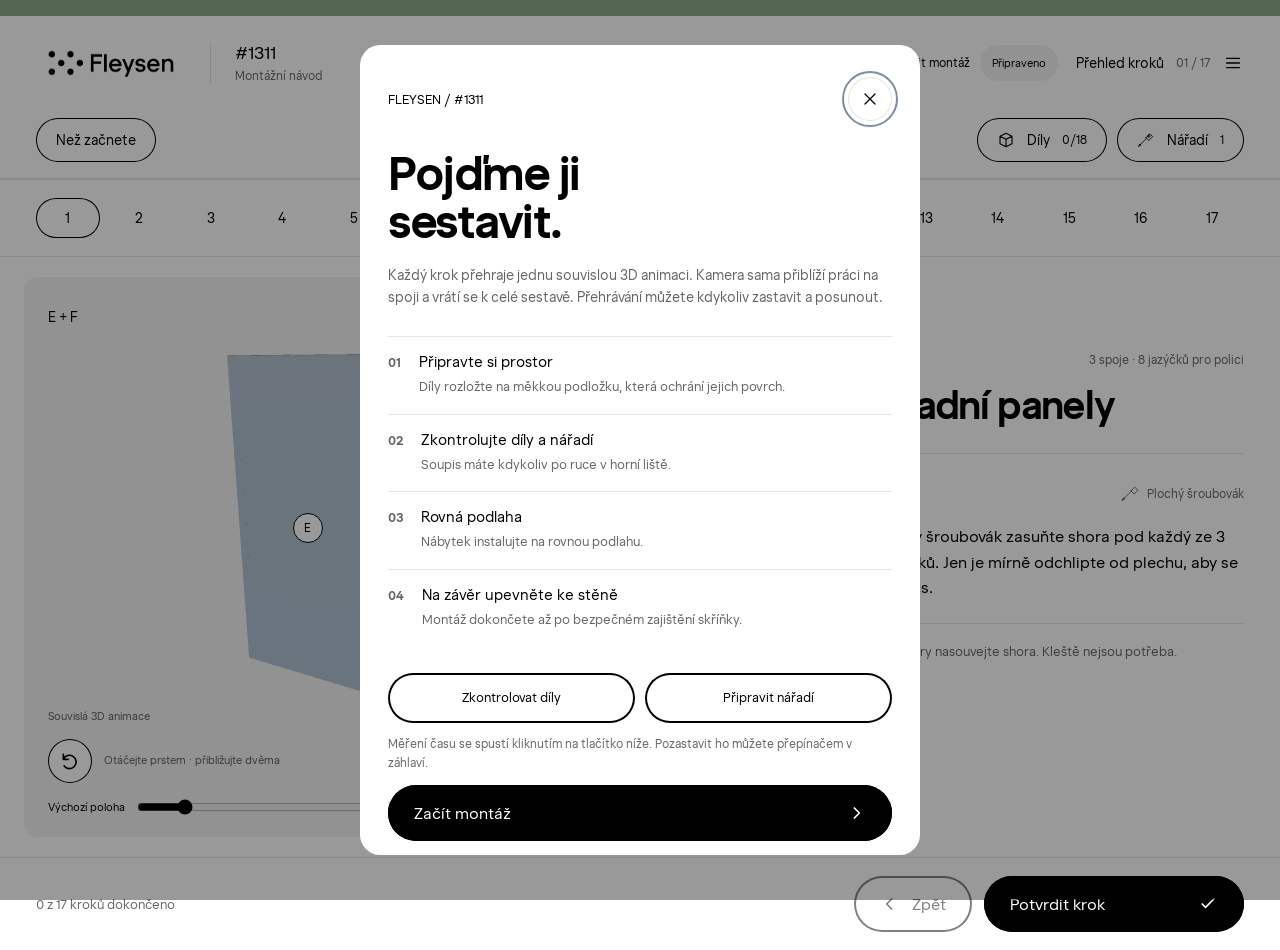
==== commit 601ccb0a: "Start assembly measurement from the introduction with a header toggle" ====
--- a/index.html
+++ b/index.html
@@ -1,4 +1,4 @@
-<!doctype html><html lang="cs"><head><meta charset="UTF-8"><meta name="viewport" content="width=device-width, initial-scale=1.0"><meta name="theme-color" content="#f5f3ed"><meta name="description" content="Interaktivní montážní návod pro kovovou skříňku Fleysen #1311."><title>Fleysen #1311 | Montážní návod</title>  <script type="module" crossorigin src="./assets/manual-C7OuLX5r.js"></script>
-  <link rel="modulepreload" crossorigin href="./assets/validation-cgf391ND.js">
-  <link rel="stylesheet" crossorigin href="./assets/validation-KfbF-wZ4.css">
+<!doctype html><html lang="cs"><head><meta charset="UTF-8"><meta name="viewport" content="width=device-width, initial-scale=1.0"><meta name="theme-color" content="#f5f3ed"><meta name="description" content="Interaktivní montážní návod pro kovovou skříňku Fleysen #1311."><title>Fleysen #1311 | Montážní návod</title>  <script type="module" crossorigin src="./assets/manual-x4VuU1Dl.js"></script>
+  <link rel="modulepreload" crossorigin href="./assets/validation-CjwDTgnz.js">
+  <link rel="stylesheet" crossorigin href="./assets/validation-DKkWhoLf.css">
 </head><body><div id="app"></div></body></html>
--- a/assets/validation-DKkWhoLf.css
+++ b/assets/validation-DKkWhoLf.css
@@ -0,0 +1 @@
+@font-face{font-family:Raptor Text;src:url(./raptor-text-medium-Be-fpQAq.woff2) format("woff2");font-weight:400 600;font-display:swap}@font-face{font-family:Raptor Text;src:url(./raptor-text-bold-jvv1hvC_.woff2) format("woff2");font-weight:700;font-display:swap}:root{--ink:#000;--paper:#fff;--brand:#8cac89;--muted:rgb(0 0 0 / .6);--line:rgb(0 0 0 / .1);--soft:#f2f2f2;--focus:rgb(124 140 169);--button-radius:3.75rem;--input-radius:.75rem;--panel-radius:clamp(1rem,1.578vw,1.875rem);--card-radius:clamp(.625rem,1.053vw,1.25rem);--button-size:clamp(.875rem,.8115rem + .1587vw,1rem);--ease:.5s cubic-bezier(.3,1,.3,1);--fast:.3s cubic-bezier(.7,0,.3,1);font-family:Raptor Text,system-ui,sans-serif;font-size:16px;font-weight:400;font-synthesis:none;letter-spacing:0;color:var(--ink);background:var(--brand)}*{box-sizing:border-box}body{margin:0;background:var(--brand)}a{color:inherit;text-underline-offset:4px}button,input,a{-webkit-tap-highlight-color:transparent}button{font:inherit;font-weight:500;color:inherit;cursor:pointer;touch-action:manipulation}button:disabled{opacity:.5;cursor:default}button:focus-visible,a:focus-visible,input:focus-visible{outline:2px solid var(--focus);outline-offset:4px}[hidden]{display:none!important}svg{width:22px;height:22px;fill:none;stroke:currentColor;stroke-width:1.5;stroke-linecap:round;stroke-linejoin:round;flex-shrink:0}.ui-icon{width:20px;height:20px;stroke-width:2}:where(.next-button,.back-button,.play-button,.view-toggle,.resource-bar button,.intro-resources button,.inventory-button,.round-button,.sheet-head button,.loading button){position:relative;isolation:isolate;overflow:hidden;display:inline-flex;align-items:center;justify-content:center;gap:12px;min-height:50px;max-height:none;padding:clamp(18px,1.2vw,22px) clamp(26px,1.473vw,30px);font-size:var(--button-size);line-height:1;font-weight:500;letter-spacing:0;border:0;border-radius:var(--button-radius);background:var(--paper);color:var(--ink);box-shadow:inset 0 0 0 2px var(--ink);transition:color var(--ease),box-shadow var(--ease),opacity var(--fast)}:where(.next-button,.back-button,.play-button,.view-toggle,.resource-bar button,.intro-resources button,.inventory-button,.round-button,.sheet-head button,.loading button):before{content:"";position:absolute;z-index:-1;pointer-events:none;width:150%;height:200%;top:-50%;left:-25%;border-radius:50%;background:var(--brand);transform:translate3d(0,-76%,0);transition:transform var(--ease)}.next-button{background:var(--ink);color:var(--paper);box-shadow:inset 0 0 0 2px var(--ink)}.next-button:before{background:var(--brand)}@media(hover:hover){:where(.next-button,.back-button,.play-button,.view-toggle,.resource-bar button,.intro-resources button,.inventory-button,.round-button,.sheet-head button,.loading button):hover:not(:disabled):before{transform:translateZ(0)}:where(.back-button,.play-button,.view-toggle,.resource-bar button,.intro-resources button,.inventory-button,.round-button,.sheet-head button,.loading button):hover:not(:disabled){color:var(--ink)}.next-button:hover:not(:disabled){color:var(--ink)}}.manual-app{max-width:1440px;min-height:100dvh;margin:auto;background:var(--paper);border-radius:0;overflow:clip;border-top:16px solid var(--brand)}header{height:94px;padding:0 36px;display:flex;align-items:center;justify-content:space-between;gap:18px}.wordmark{display:flex;align-items:center;gap:24px;text-decoration:none}.wordmark img{display:block;width:150px;height:auto}.wordmark>span{font-size:18px;padding-left:24px;border-left:1px solid var(--line)}.wordmark small{display:block;color:var(--muted);font-size:12px;margin-top:5px}.menu-button{display:flex;align-items:center;gap:12px;min-height:44px;padding:0;border:0;background:none;font-size:14px}#counter{font-size:12px;color:var(--muted)}.resource-bar{display:flex;align-items:center;gap:10px;padding:8px 36px 16px}.resource-bar button{min-height:44px;padding:12px 20px;font-size:14px;box-shadow:inset 0 0 0 1px var(--ink)}.resource-bar svg{width:18px;height:18px}.resource-bar span{font-size:12px}.resource-bar #open-intro{margin-right:auto}.overall-progress{height:2px;background:var(--line)}.overall-progress>span{display:block;height:100%;background:var(--ink);transition:width var(--fast)}.step-pagination{padding:14px 36px;border-bottom:1px solid var(--line);background:var(--paper)}.pagination-heading{display:none}.page-numbers{display:flex;gap:8px;overflow-x:auto;scrollbar-width:thin;padding:4px 0}.page-numbers button{position:relative;flex:1;min-width:40px;min-height:40px;border:0;border-radius:9999px;background:none;color:var(--ink);font-size:14px;transition:background var(--fast),box-shadow var(--fast)}.page-numbers button[aria-current=step]{box-shadow:inset 0 0 0 1px var(--ink);font-weight:600}.page-numbers button.completed{background:var(--soft)}.page-done{display:none;position:absolute;right:3px;top:0;font-size:9px}.completed .page-done{display:block}.completed .page-done:after{content:"✓"}@media(hover:hover){.page-numbers button:hover{background:var(--brand)}}main{display:grid;grid-template-columns:minmax(0,1.35fr) minmax(360px,1fr);min-height:560px}.scene{position:relative;min-height:560px;background:var(--soft);border-radius:var(--card-radius);margin:20px 0 20px 24px;overflow:hidden}.scene-top{position:absolute;z-index:2;top:18px;left:24px;right:24px;display:flex;align-items:center;justify-content:space-between;gap:10px}.parts-pill{font-size:14px;line-height:1.5;max-width:52%}.view-toggle{font-size:13px;min-height:44px;padding:12px 18px;gap:8px;box-shadow:inset 0 0 0 1px var(--ink)}.view-toggle svg{width:18px;height:18px}.view-toggle[aria-pressed=true]{box-shadow:inset 0 0 0 2px var(--ink)}#canvas{position:absolute;inset:74px 0 130px;touch-action:none}#canvas canvas{width:100%;height:100%;display:block;touch-action:none}.scene-label{position:absolute;bottom:114px;left:24px;font-size:11px;color:var(--muted);pointer-events:none}.motion-legend{position:absolute;bottom:114px;right:24px;display:flex;align-items:center;gap:6px;font-size:11px}.motion-legend i{display:block;width:18px;height:3px;background:#de7c00;position:relative}.motion-legend i:after{content:"";position:absolute;right:-1px;top:-3px;border-left:6px solid #de7c00;border-top:4px solid transparent;border-bottom:4px solid transparent}.scene-bottom{position:absolute;bottom:54px;left:24px;right:24px;display:flex;align-items:center;gap:12px}.round-button,.sheet-head button{min-height:44px;width:44px;flex-shrink:0;padding:0;border-radius:9999px;box-shadow:inset 0 0 0 1px var(--line)}.round-button{box-shadow:inset 0 0 0 1px var(--ink)}#gesture-hint{flex:1;font-size:11px;line-height:1.5;color:var(--muted)}.play-button{min-height:44px;padding:12px 18px;font-size:13px}.pose-controls{position:absolute;bottom:8px;left:24px;right:24px;height:44px;display:flex;gap:12px;align-items:center}.pose-controls button{border:0;background:none;min-height:44px;padding:0;font-size:11px;white-space:nowrap}.timeline{min-width:30px;flex:1;height:28px;margin:0;accent-color:var(--ink);cursor:pointer}.instruction{padding:40px 36px;display:flex;flex-direction:column;justify-content:center;min-width:0}.heading-row{display:flex;align-items:center;justify-content:space-between;gap:12px;font-size:12px;color:var(--muted)}.heading-row p{margin:0}.heading-row>span{max-width:50%;text-align:right;line-height:1.5}h1{font-size:40px;font-weight:700;line-height:1;letter-spacing:-.03em;margin:16px 0 28px;max-width:13em}.phases{display:flex;flex-wrap:wrap;gap:8px;margin-bottom:24px}.phases button{display:flex;align-items:center;gap:6px;min-height:44px;padding:10px 14px;font-size:13px;border:0;border-radius:9999px;background:var(--soft);color:var(--ink)}.phases button span{font-size:11px;color:var(--muted)}.phases button.active{background:var(--paper);box-shadow:inset 0 0 0 1px var(--ink);font-weight:600}@media(hover:hover){.phases button:hover{background:var(--brand);box-shadow:inset 0 0 0 1px var(--ink)}}.action-card{padding:22px 0;border-top:1px solid var(--line);border-bottom:1px solid var(--line)}.action-line{display:flex;align-items:center;justify-content:space-between;gap:12px;flex-wrap:wrap}.action-line strong{font-size:15px;font-weight:500}.action-line button{display:flex;align-items:center;gap:6px;padding:0;min-height:36px;border:0;background:none;font-size:12px;color:var(--muted);text-align:left}.action-line svg{width:20px;height:20px}#instruction-text{font-size:16px;line-height:1.6;margin:12px 0 0}.step-tip{font-size:13px;line-height:1.6;margin:18px 0 0;color:var(--muted)}.help-link{align-self:flex-start;min-height:44px;padding:0;background:none;border:0;text-decoration:underline;text-underline-offset:4px;font-size:13px}.bottom-nav{display:flex;align-items:center;gap:12px;padding:18px 36px max(18px,env(safe-area-inset-bottom));background:var(--paper);border-top:1px solid var(--line)}.footer-progress{margin:0 auto 0 0;font-size:13px;color:var(--muted)}.back-button{min-width:100px}.bottom-nav .next-button{min-width:260px;justify-content:space-between}.loading{position:absolute;inset:74px 0 130px;z-index:3;background:var(--soft);display:flex;flex-direction:column;align-items:center;justify-content:center;gap:16px;padding:20px;text-align:center;font-size:14px}.spinner{width:24px;height:24px;border:2px solid var(--line);border-top-color:var(--ink);border-radius:50%;animation:spin 1s linear infinite}@keyframes spin{to{transform:rotate(360deg)}}.part-labels{position:absolute;inset:0;pointer-events:none}.part-labels span{position:absolute;transform:translate(-50%,-50%);display:grid;place-items:center;width:30px;height:30px;border:1px solid var(--ink);border-radius:50%;background:var(--paper);color:var(--ink);font-size:12px}dialog{position:fixed;inset:50% auto auto 50%;transform:translate(-50%,-50%);margin:0;width:calc(100% - 32px);max-width:560px;max-height:90dvh;padding:24px 28px 28px;border:0;border-radius:var(--panel-radius);color:var(--ink);background:var(--paper)}dialog::backdrop{background:#0006}.sheet-head{display:flex;align-items:center;justify-content:space-between;gap:16px;position:sticky;top:-24px;z-index:1;background:var(--paper);padding:8px 0}.sheet-head h2{margin:0;font-size:28px;font-weight:700;line-height:1;letter-spacing:-.03em}.sheet-head button .ui-icon{stroke-width:1.5;transition:transform var(--ease)}@media(hover:hover){.sheet-head button:hover .ui-icon{transform:rotate(90deg)}}.sheet-subtitle,dialog>p{font-size:14px;line-height:1.6;color:var(--muted)}.small{font-size:12px!important;line-height:1.6}.inventory-button{justify-content:space-between;width:100%;margin:20px 0}.step-list button{width:100%;display:flex;align-items:center;gap:16px;min-height:48px;padding:14px 12px;border:0;border-bottom:1px solid var(--line);background:none;text-align:left;font-size:14px}.step-list button.active{border-radius:9999px;box-shadow:inset 0 0 0 1px var(--ink);border-bottom-color:transparent}.step-number{font-size:12px;color:var(--muted)}.check{margin-left:auto}.reset-progress{border:0;background:none;font-size:13px;text-decoration:underline;min-height:44px;margin-top:14px;padding:0}.part-list label{display:flex;align-items:center;gap:10px;padding:10px 8px;min-height:64px;border-bottom:1px solid var(--line);font-size:13px}.part-list label.needed,.tool-list article.needed{background:var(--soft);border-radius:var(--card-radius)}.part-list b{width:22px;flex-shrink:0}.part-list strong{margin-left:auto;white-space:nowrap}.part-list input{width:20px;height:20px;accent-color:var(--ink);flex-shrink:0}.part-list .part-icon{width:40px;height:44px}.tool-list article{display:flex;gap:16px;padding:18px 12px;border-bottom:1px solid var(--line)}.tool-list svg{width:32px;height:32px}.tool-list h3{font-size:16px;margin:0 0 6px;font-weight:500}.tool-list p{font-size:13px;line-height:1.6;color:var(--muted);margin:0}.tool-now{display:none;font-size:12px;margin-top:8px}.needed .tool-now{display:block}dialog>a{font-size:14px}#finish .next-button{width:100%;margin-top:24px;justify-content:space-between}.intro-kicker{font-size:13px}#intro h2{font-size:48px;font-weight:700;letter-spacing:-.03em;line-height:1;margin:20px 0}.preparation-list{list-style:none;margin:26px 0;padding:0}.preparation-list li{display:flex;gap:18px;padding:16px 0;border-top:1px solid var(--line)}.preparation-list b{font-size:13px;color:var(--muted);padding-top:2px}.preparation-list strong{display:block;font-size:15px;font-weight:500;margin-bottom:6px}.preparation-list span{display:block;font-size:13px;line-height:1.6;color:var(--muted)}.intro-resources{display:flex;gap:10px;margin:20px 0 12px}.intro-resources button{flex:1;font-size:13px;padding:14px 18px}#intro .next-button{width:100%;justify-content:space-between}@media(max-width:759px){.manual-app{border-top-width:10px}header{height:78px;padding:0 18px;gap:10px}.wordmark{gap:14px}.wordmark img{width:112px}.wordmark>span{font-size:16px;padding-left:14px}.wordmark small{font-size:10px}.menu-button>span:first-child{display:none}.menu-button{gap:6px}#counter{font-size:11px}.resource-bar{padding:4px 16px 12px;gap:6px}.resource-bar button{font-size:12px;padding:12px;gap:6px}.resource-bar span{font-size:10px}.resource-bar svg{width:16px;height:16px}.step-pagination{padding:10px 16px}.page-numbers{gap:6px;scrollbar-width:none}.page-numbers button{flex:0 0 40px}main{display:flex;flex-direction:column;min-height:0}.scene{min-height:350px;height:42dvh;max-height:460px;margin:12px 12px 0}.scene-top{top:12px;left:16px;right:16px}.parts-pill{font-size:12px}.view-toggle{padding:12px;font-size:12px;gap:5px}#canvas{inset:64px 0 114px}.scene-label{left:16px;bottom:102px;font-size:10px}.motion-legend{right:16px;bottom:102px;font-size:10px}.scene-bottom{left:16px;right:16px;bottom:50px;gap:8px}.round-button{width:40px;min-height:44px}.play-button{font-size:12px;padding:12px 14px}#gesture-hint{font-size:10px}.pose-controls{bottom:3px;left:16px;right:16px;gap:8px}.pose-controls button{font-size:10px}.instruction{padding:28px 20px 16px}h1{font-size:32px;margin:12px 0 22px}.heading-row{font-size:11px}.phases{gap:6px;flex-wrap:wrap;margin-bottom:20px}.phases button{padding:10px 12px;min-height:44px;font-size:12px;gap:5px}.phases button span{font-size:10px}.action-card{padding:16px 0}.action-line{gap:6px}.action-line strong{font-size:14px}.action-line button{font-size:12px}#instruction-text{font-size:16px}.step-tip,.help-link{font-size:12px}.bottom-nav{position:sticky;bottom:0;z-index:4;padding:12px 16px max(12px,env(safe-area-inset-bottom));gap:10px}.footer-progress{display:none}.back-button{min-width:84px;padding:16px;font-size:14px}.bottom-nav .next-button{min-width:0;flex:1;padding:18px 20px;font-size:14px}dialog{padding:18px 22px 24px;max-height:92dvh}.sheet-head{top:-18px}.sheet-head h2{font-size:26px}#intro h2{font-size:40px}.loading{inset:64px 0 114px}.intro-resources button{padding:14px;font-size:12px}}@media(max-width:359px){.wordmark img{width:96px}.resource-bar{padding-left:12px;padding-right:12px}.resource-bar button{padding:12px 9px;font-size:11px}.instruction{padding-left:16px;padding-right:16px}.scene-label,.motion-legend{font-size:9px}.part-list label{gap:6px}}.embedded .manual-app{min-height:0;border-top:0;border-radius:0}.embedded .scene{height:560px}.embedded .bottom-nav{position:static}@media(max-width:759px){.embedded .scene{height:360px;min-height:360px;max-height:360px}}@media(prefers-reduced-motion:reduce){*,*:before,*:after{animation:none!important;transition:none!important;scroll-behavior:auto!important}}.pose-controls[hidden],#play[hidden]{display:none}@media(min-width:760px){.scene{align-self:start;height:560px;position:sticky;top:16px}}.part-labels .detail-label{width:max-content;height:auto;line-height:1.3;font-size:11px;max-width:180px;white-space:normal;transform:translate(-50%,18px);border:1px solid #d9ded9;background:#fffffff0;padding:6px 9px;border-radius:5px;color:#00312e;box-shadow:none}.part-labels span[hidden]{display:none}.autoplay-toggle{position:absolute;left:24px;right:24px;bottom:110px;display:flex;align-items:center;gap:8px;font-size:11px;cursor:pointer;z-index:2;width:max-content}.autoplay-toggle input{position:absolute;opacity:0;width:100%;height:100%;cursor:pointer}.switch-track{width:32px;height:18px;border:1px solid #00312e;border-radius:20px;background:#fff;position:relative;flex:none}.switch-track:after{content:"";position:absolute;width:12px;height:12px;top:2px;left:2px;background:#00312e;border-radius:50%;transition:transform .15s}.autoplay-toggle input:checked+.switch-track{background:#8cac89}.autoplay-toggle input:checked+.switch-track:after{transform:translate(14px)}.autoplay-toggle input:focus-visible+.switch-track{outline:2px solid #00312e;outline-offset:3px}.autoplay-toggle[hidden]{display:none}.scene-label,.motion-legend{bottom:142px}#canvas{bottom:158px}@media(max-width:759px){.autoplay-toggle{left:16px;bottom:100px;font-size:10px}.scene-label,.motion-legend{bottom:128px}#canvas{bottom:144px}.scene{height:420px;min-height:420px;max-height:420px}}header{height:auto;min-height:94px;flex-wrap:wrap;padding-top:16px;padding-bottom:16px}.autoplay-toggle{position:relative;inset:auto;margin-left:auto;min-height:44px;font-size:12px}.header-toggles{display:flex;align-items:center;gap:24px;margin-left:auto;flex-wrap:wrap}.header-toggles .autoplay-toggle{margin:0;white-space:nowrap}.measurement-control{display:flex;align-items:center;gap:10px}.measurement-info{border:0;border-radius:var(--button-radius);background:var(--soft);padding:8px 12px;font-size:11px;min-height:36px;font-variant-numeric:tabular-nums;white-space:nowrap}.measurement-info:hover{background:var(--brand)}.scene-label,.motion-legend{bottom:114px}#canvas{bottom:130px}@media(max-width:759px){header{min-height:78px;gap:4px 12px}.autoplay-toggle{order:3;width:100%;justify-content:flex-end;margin:0;font-size:11px;min-height:30px}.menu-button{margin-left:auto}.scene-label,.motion-legend{bottom:102px}#canvas{bottom:114px}}@media(max-width:1000px){.manual-app .header-toggles{order:3;width:100%;justify-content:flex-end;gap:12px 24px}.header-toggles .autoplay-toggle{order:0;width:auto;justify-content:flex-start}.manual-app .menu-button{margin-left:auto}}@media(max-width:480px){.manual-app .header-toggles{justify-content:space-between;gap:4px 12px}.measurement-control{gap:6px}.measurement-info{font-size:10px;padding:6px 8px}}.resource-bar{flex-wrap:wrap}.measurement-consent{display:flex;gap:14px;align-items:flex-start;margin:24px 0}.measurement-consent input{width:22px;height:22px;accent-color:var(--ink);flex-shrink:0}.measurement-consent small{display:block;margin-top:8px;color:var(--muted);line-height:1.5}.measurement-actions{display:flex;gap:12px;flex-wrap:wrap}.small{font-size:13px;color:var(--muted);line-height:1.6}.problem-options{display:grid;gap:10px}.problem-options button{border:1px solid var(--ink);border-radius:var(--button-radius);padding:16px 24px;background:var(--paper);text-align:left}.problem-options button:hover,.problem-options button[aria-pressed=true]{background:var(--brand)}.report-link{display:block;margin-top:12px}.analytics-page{background:var(--brand)}.analytics-shell{max-width:1440px;margin:auto;background:var(--paper);min-height:100dvh;border-top:16px solid var(--brand)}.analytics-content{padding:36px}.analytics-title{display:flex;align-items:center;justify-content:space-between;gap:24px;margin-bottom:24px}.analytics-title h1{font-size:clamp(36px,5vw,64px);line-height:1.05;letter-spacing:-.04em;margin:12px 0}.analytics-title p{color:var(--muted)}.kicker{font-size:12px;letter-spacing:.1em}.data-status{padding:18px 24px;background:var(--soft);border-radius:var(--input-radius);font-size:14px}.analytics-controls{display:flex;gap:20px;flex-wrap:wrap;align-items:end;margin:28px 0}.analytics-page label{display:grid;gap:8px;font-size:13px}.analytics-page select,.analytics-page input[type=password]{font:inherit;background:#fff;border:1px solid #aaa;border-radius:var(--input-radius);min-height:46px;padding:10px 16px;color:var(--ink);max-width:100%}.analytics-page .test-filter{display:flex;align-items:center;min-height:46px;margin-left:auto}.test-filter input{width:20px;height:20px;accent-color:black}.metric-grid{display:grid;grid-template-columns:repeat(4,1fr);gap:16px;margin:24px 0}.metric-grid article{padding:24px;border:1px solid var(--line);border-radius:var(--card-radius);min-width:0}.metric-grid article>p{font-size:13px;margin:0 0 22px}.metric-grid strong{font-weight:400;display:block;font-size:clamp(24px,2.6vw,38px);letter-spacing:-.04em;margin-bottom:14px}.metric-grid article>span{display:block;font-size:12px;line-height:1.5;color:var(--muted)}.analytics-card{padding:28px;border:1px solid var(--line);border-radius:var(--card-radius);margin-bottom:24px;min-width:0}.chart-grid{display:grid;grid-template-columns:1.2fr 1fr;gap:24px}.card-heading{display:flex;justify-content:space-between;align-items:start;gap:20px;margin-bottom:28px}.card-heading h2{font-size:20px;font-weight:500;margin:0}.card-heading>span{max-width:150px;font-size:12px;color:var(--muted);line-height:1.5;text-align:right}.card-heading p{font-size:13px;color:var(--muted);line-height:1.5}.time-chart{display:grid;gap:18px}.time-chart button{display:grid;grid-template-columns:minmax(100px,1.4fr) 1fr 85px;align-items:center;gap:16px;background:none;border:0;padding:4px 0;text-align:left;font-size:12px}.time-chart button>div{height:12px;background:var(--soft);border-radius:10px;overflow:hidden}.time-chart i{display:block;height:100%;background:var(--brand)}.time-chart b{font-weight:400;text-align:right}.time-chart button:hover>span{text-decoration:underline}.distribution{display:flex;justify-content:space-around;gap:12px;height:230px;align-items:end}.distribution>div{height:100%;flex:1;display:flex;flex-direction:column;align-items:center;gap:10px}.distribution b{font-weight:400;font-size:14px}.distribution>div>div{height:150px;width:100%;max-width:48px;display:flex;align-items:end}.distribution i{width:100%;display:block;min-height:1px;background:var(--brand);border-radius:6px 6px 0 0}.distribution span{font-size:12px;text-align:center}.distribution small{display:block;color:var(--muted);margin-top:3px}.analytics-table-wrap{overflow-x:auto}.analytics-page table{width:100%;border-collapse:collapse;text-align:left;font-size:14px}.analytics-page th{font-size:12px;font-weight:400;color:var(--muted);padding:14px 12px;border-bottom:1px solid var(--ink);white-space:nowrap}.analytics-page td{padding:18px 12px;border-bottom:1px solid var(--line);vertical-align:top;min-width:110px}.analytics-page td:first-child{min-width:230px}.analytics-page td small{display:block;font-size:11px;color:var(--muted);margin-top:6px}.table-step{border:0;padding:0;background:none;text-align:left;line-height:1.5;font-size:14px}.table-step:hover{text-decoration:underline}.analytics-empty{padding:44px;border:1px solid var(--line);border-radius:var(--card-radius);margin:24px 0}.analytics-empty h2{font-weight:400;font-size:28px}.analytics-empty p{max-width:650px;line-height:1.6;color:var(--muted);margin-bottom:26px}.analytics-bottom{display:flex;gap:16px;align-items:center;flex-wrap:wrap;margin:24px 0}.analytics-bottom>span{font-size:13px;color:var(--muted);margin-left:auto}.methodology{border-top:1px solid var(--line);padding:24px 0;font-size:14px;line-height:1.7;max-width:1000px}.methodology summary{cursor:pointer}.methodology p{color:var(--muted)}.detail-facts{display:grid;grid-template-columns:repeat(3,1fr);gap:24px;font-size:13px;line-height:1.6}.detail-facts strong{display:block;font-size:26px;font-weight:400}.reason-list{display:grid;grid-template-columns:repeat(2,1fr);gap:0 36px;margin-top:20px}.reason-list p{display:flex;justify-content:space-between;font-size:13px;border-bottom:1px solid var(--line);padding-bottom:14px;gap:12px}#access{padding:24px;border:1px solid var(--line);border-radius:var(--card-radius);margin:24px 0}#access label{max-width:450px;margin-bottom:16px}@media(max-width:1000px){.metric-grid{grid-template-columns:repeat(2,1fr)}.chart-grid{grid-template-columns:1fr}.analytics-controls .test-filter{margin-left:0}.analytics-title{align-items:start}.card-heading{flex-wrap:wrap}}@media(max-width:600px){.analytics-shell header{padding:0 20px;height:90px}.analytics-shell .wordmark img{width:110px}.analytics-shell .wordmark>span{display:none}.analytics-shell header>a.back-button{padding:14px;font-size:12px}.analytics-content{padding:24px 18px}.analytics-title{flex-direction:column}.analytics-controls{gap:16px}.analytics-controls label{width:100%;min-width:0}.metric-grid{gap:10px}.metric-grid article{padding:18px 14px}.metric-grid strong{font-size:25px}.analytics-card{padding:20px 16px}.card-heading>span{text-align:left;max-width:none}.time-chart button{grid-template-columns:1.5fr 1fr 66px;gap:8px;font-size:11px}.distribution{gap:6px}.detail-facts{grid-template-columns:1fr;gap:0}.reason-list{grid-template-columns:1fr}.analytics-empty{padding:24px}.analytics-bottom>span{margin-left:0}}
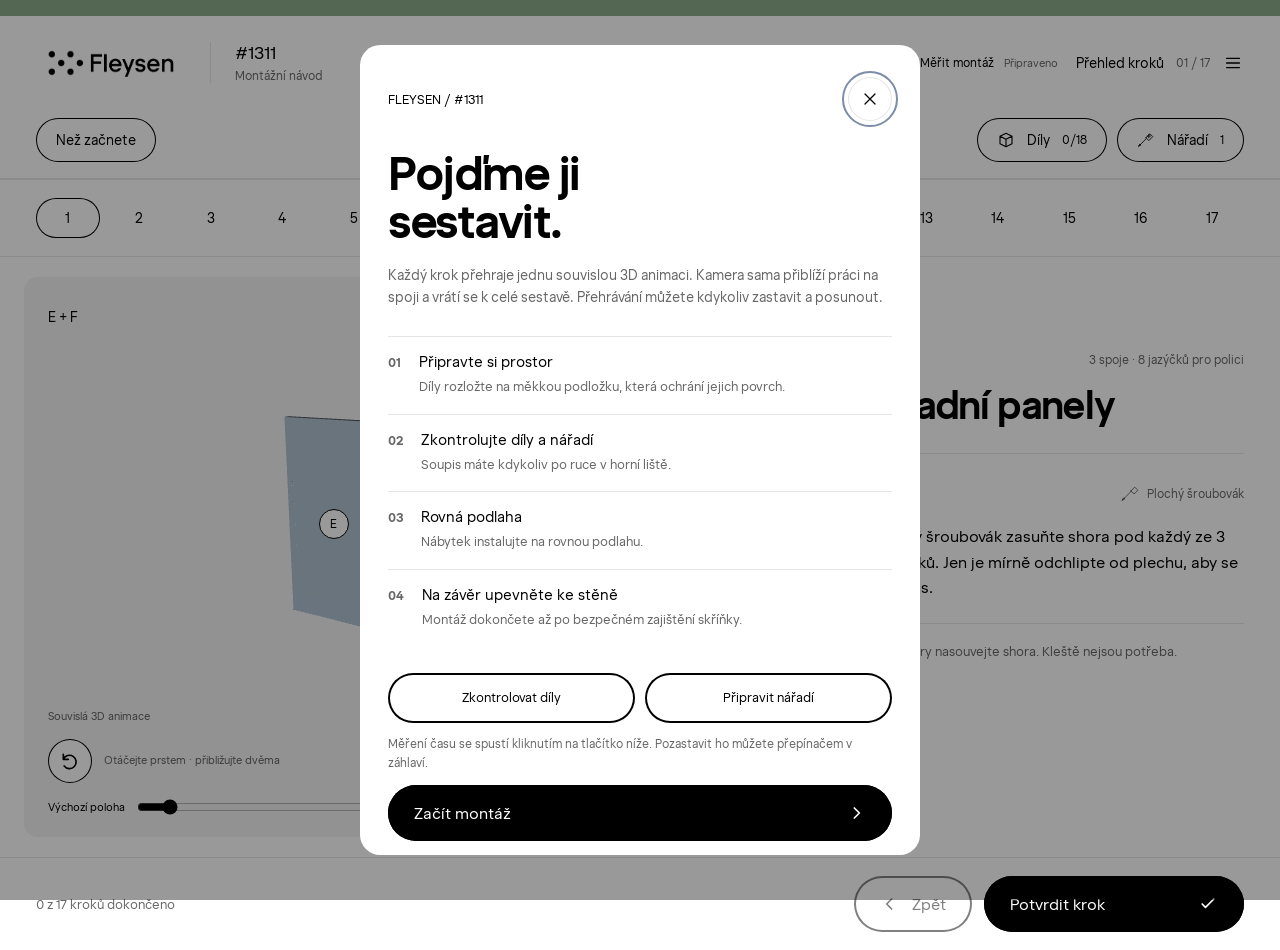
==== commit 65cef986: "Use play/pause switches and plain assembly timer" ====
--- a/index.html
+++ b/index.html
@@ -1,4 +1,4 @@
-<!doctype html><html lang="cs"><head><meta charset="UTF-8"><meta name="viewport" content="width=device-width, initial-scale=1.0"><meta name="theme-color" content="#f5f3ed"><meta name="description" content="Interaktivní montážní návod pro kovovou skříňku Fleysen #1311."><title>Fleysen #1311 | Montážní návod</title>  <script type="module" crossorigin src="./assets/manual-x4VuU1Dl.js"></script>
-  <link rel="modulepreload" crossorigin href="./assets/validation-CjwDTgnz.js">
-  <link rel="stylesheet" crossorigin href="./assets/validation-DKkWhoLf.css">
+<!doctype html><html lang="cs"><head><meta charset="UTF-8"><meta name="viewport" content="width=device-width, initial-scale=1.0"><meta name="theme-color" content="#f5f3ed"><meta name="description" content="Interaktivní montážní návod pro kovovou skříňku Fleysen #1311."><title>Fleysen #1311 | Montážní návod</title>  <script type="module" crossorigin src="./assets/manual-BpgU8tbO.js"></script>
+  <link rel="modulepreload" crossorigin href="./assets/validation-C3C91e7o.js">
+  <link rel="stylesheet" crossorigin href="./assets/validation-DwFKF_cQ.css">
 </head><body><div id="app"></div></body></html>
--- a/assets/validation-DwFKF_cQ.css
+++ b/assets/validation-DwFKF_cQ.css
@@ -0,0 +1 @@
+@font-face{font-family:Raptor Text;src:url(./raptor-text-medium-Be-fpQAq.woff2) format("woff2");font-weight:400 600;font-display:swap}@font-face{font-family:Raptor Text;src:url(./raptor-text-bold-jvv1hvC_.woff2) format("woff2");font-weight:700;font-display:swap}:root{--ink:#000;--paper:#fff;--brand:#8cac89;--muted:rgb(0 0 0 / .6);--line:rgb(0 0 0 / .1);--soft:#f2f2f2;--focus:rgb(124 140 169);--button-radius:3.75rem;--input-radius:.75rem;--panel-radius:clamp(1rem,1.578vw,1.875rem);--card-radius:clamp(.625rem,1.053vw,1.25rem);--button-size:clamp(.875rem,.8115rem + .1587vw,1rem);--ease:.5s cubic-bezier(.3,1,.3,1);--fast:.3s cubic-bezier(.7,0,.3,1);font-family:Raptor Text,system-ui,sans-serif;font-size:16px;font-weight:400;font-synthesis:none;letter-spacing:0;color:var(--ink);background:var(--brand)}*{box-sizing:border-box}body{margin:0;background:var(--brand)}a{color:inherit;text-underline-offset:4px}button,input,a{-webkit-tap-highlight-color:transparent}button{font:inherit;font-weight:500;color:inherit;cursor:pointer;touch-action:manipulation}button:disabled{opacity:.5;cursor:default}button:focus-visible,a:focus-visible,input:focus-visible{outline:2px solid var(--focus);outline-offset:4px}[hidden]{display:none!important}svg{width:22px;height:22px;fill:none;stroke:currentColor;stroke-width:1.5;stroke-linecap:round;stroke-linejoin:round;flex-shrink:0}.ui-icon{width:20px;height:20px;stroke-width:2}:where(.next-button,.back-button,.play-button,.view-toggle,.resource-bar button,.intro-resources button,.inventory-button,.round-button,.sheet-head button,.loading button){position:relative;isolation:isolate;overflow:hidden;display:inline-flex;align-items:center;justify-content:center;gap:12px;min-height:50px;max-height:none;padding:clamp(18px,1.2vw,22px) clamp(26px,1.473vw,30px);font-size:var(--button-size);line-height:1;font-weight:500;letter-spacing:0;border:0;border-radius:var(--button-radius);background:var(--paper);color:var(--ink);box-shadow:inset 0 0 0 2px var(--ink);transition:color var(--ease),box-shadow var(--ease),opacity var(--fast)}:where(.next-button,.back-button,.play-button,.view-toggle,.resource-bar button,.intro-resources button,.inventory-button,.round-button,.sheet-head button,.loading button):before{content:"";position:absolute;z-index:-1;pointer-events:none;width:150%;height:200%;top:-50%;left:-25%;border-radius:50%;background:var(--brand);transform:translate3d(0,-76%,0);transition:transform var(--ease)}.next-button{background:var(--ink);color:var(--paper);box-shadow:inset 0 0 0 2px var(--ink)}.next-button:before{background:var(--brand)}@media(hover:hover){:where(.next-button,.back-button,.play-button,.view-toggle,.resource-bar button,.intro-resources button,.inventory-button,.round-button,.sheet-head button,.loading button):hover:not(:disabled):before{transform:translateZ(0)}:where(.back-button,.play-button,.view-toggle,.resource-bar button,.intro-resources button,.inventory-button,.round-button,.sheet-head button,.loading button):hover:not(:disabled){color:var(--ink)}.next-button:hover:not(:disabled){color:var(--ink)}}.manual-app{max-width:1440px;min-height:100dvh;margin:auto;background:var(--paper);border-radius:0;overflow:clip;border-top:16px solid var(--brand)}header{height:94px;padding:0 36px;display:flex;align-items:center;justify-content:space-between;gap:18px}.wordmark{display:flex;align-items:center;gap:24px;text-decoration:none}.wordmark img{display:block;width:150px;height:auto}.wordmark>span{font-size:18px;padding-left:24px;border-left:1px solid var(--line)}.wordmark small{display:block;color:var(--muted);font-size:12px;margin-top:5px}.menu-button{display:flex;align-items:center;gap:12px;min-height:44px;padding:0;border:0;background:none;font-size:14px}#counter{font-size:12px;color:var(--muted)}.resource-bar{display:flex;align-items:center;gap:10px;padding:8px 36px 16px}.resource-bar button{min-height:44px;padding:12px 20px;font-size:14px;box-shadow:inset 0 0 0 1px var(--ink)}.resource-bar svg{width:18px;height:18px}.resource-bar span{font-size:12px}.resource-bar #open-intro{margin-right:auto}.overall-progress{height:2px;background:var(--line)}.overall-progress>span{display:block;height:100%;background:var(--ink);transition:width var(--fast)}.step-pagination{padding:14px 36px;border-bottom:1px solid var(--line);background:var(--paper)}.pagination-heading{display:none}.page-numbers{display:flex;gap:8px;overflow-x:auto;scrollbar-width:thin;padding:4px 0}.page-numbers button{position:relative;flex:1;min-width:40px;min-height:40px;border:0;border-radius:9999px;background:none;color:var(--ink);font-size:14px;transition:background var(--fast),box-shadow var(--fast)}.page-numbers button[aria-current=step]{box-shadow:inset 0 0 0 1px var(--ink);font-weight:600}.page-numbers button.completed{background:var(--soft)}.page-done{display:none;position:absolute;right:3px;top:0;font-size:9px}.completed .page-done{display:block}.completed .page-done:after{content:"✓"}@media(hover:hover){.page-numbers button:hover{background:var(--brand)}}main{display:grid;grid-template-columns:minmax(0,1.35fr) minmax(360px,1fr);min-height:560px}.scene{position:relative;min-height:560px;background:var(--soft);border-radius:var(--card-radius);margin:20px 0 20px 24px;overflow:hidden}.scene-top{position:absolute;z-index:2;top:18px;left:24px;right:24px;display:flex;align-items:center;justify-content:space-between;gap:10px}.parts-pill{font-size:14px;line-height:1.5;max-width:52%}.view-toggle{font-size:13px;min-height:44px;padding:12px 18px;gap:8px;box-shadow:inset 0 0 0 1px var(--ink)}.view-toggle svg{width:18px;height:18px}.view-toggle[aria-pressed=true]{box-shadow:inset 0 0 0 2px var(--ink)}#canvas{position:absolute;inset:74px 0 130px;touch-action:none}#canvas canvas{width:100%;height:100%;display:block;touch-action:none}.scene-label{position:absolute;bottom:114px;left:24px;font-size:11px;color:var(--muted);pointer-events:none}.motion-legend{position:absolute;bottom:114px;right:24px;display:flex;align-items:center;gap:6px;font-size:11px}.motion-legend i{display:block;width:18px;height:3px;background:#de7c00;position:relative}.motion-legend i:after{content:"";position:absolute;right:-1px;top:-3px;border-left:6px solid #de7c00;border-top:4px solid transparent;border-bottom:4px solid transparent}.scene-bottom{position:absolute;bottom:54px;left:24px;right:24px;display:flex;align-items:center;gap:12px}.round-button,.sheet-head button{min-height:44px;width:44px;flex-shrink:0;padding:0;border-radius:9999px;box-shadow:inset 0 0 0 1px var(--line)}.round-button{box-shadow:inset 0 0 0 1px var(--ink)}#gesture-hint{flex:1;font-size:11px;line-height:1.5;color:var(--muted)}.play-button{min-height:44px;padding:12px 18px;font-size:13px}.pose-controls{position:absolute;bottom:8px;left:24px;right:24px;height:44px;display:flex;gap:12px;align-items:center}.pose-controls button{border:0;background:none;min-height:44px;padding:0;font-size:11px;white-space:nowrap}.timeline{min-width:30px;flex:1;height:28px;margin:0;accent-color:var(--ink);cursor:pointer}.instruction{padding:40px 36px;display:flex;flex-direction:column;justify-content:center;min-width:0}.heading-row{display:flex;align-items:center;justify-content:space-between;gap:12px;font-size:12px;color:var(--muted)}.heading-row p{margin:0}.heading-row>span{max-width:50%;text-align:right;line-height:1.5}h1{font-size:40px;font-weight:700;line-height:1;letter-spacing:-.03em;margin:16px 0 28px;max-width:13em}.phases{display:flex;flex-wrap:wrap;gap:8px;margin-bottom:24px}.phases button{display:flex;align-items:center;gap:6px;min-height:44px;padding:10px 14px;font-size:13px;border:0;border-radius:9999px;background:var(--soft);color:var(--ink)}.phases button span{font-size:11px;color:var(--muted)}.phases button.active{background:var(--paper);box-shadow:inset 0 0 0 1px var(--ink);font-weight:600}@media(hover:hover){.phases button:hover{background:var(--brand);box-shadow:inset 0 0 0 1px var(--ink)}}.action-card{padding:22px 0;border-top:1px solid var(--line);border-bottom:1px solid var(--line)}.action-line{display:flex;align-items:center;justify-content:space-between;gap:12px;flex-wrap:wrap}.action-line strong{font-size:15px;font-weight:500}.action-line button{display:flex;align-items:center;gap:6px;padding:0;min-height:36px;border:0;background:none;font-size:12px;color:var(--muted);text-align:left}.action-line svg{width:20px;height:20px}#instruction-text{font-size:16px;line-height:1.6;margin:12px 0 0}.step-tip{font-size:13px;line-height:1.6;margin:18px 0 0;color:var(--muted)}.help-link{align-self:flex-start;min-height:44px;padding:0;background:none;border:0;text-decoration:underline;text-underline-offset:4px;font-size:13px}.bottom-nav{display:flex;align-items:center;gap:12px;padding:18px 36px max(18px,env(safe-area-inset-bottom));background:var(--paper);border-top:1px solid var(--line)}.footer-progress{margin:0 auto 0 0;font-size:13px;color:var(--muted)}.back-button{min-width:100px}.bottom-nav .next-button{min-width:260px;justify-content:space-between}.loading{position:absolute;inset:74px 0 130px;z-index:3;background:var(--soft);display:flex;flex-direction:column;align-items:center;justify-content:center;gap:16px;padding:20px;text-align:center;font-size:14px}.spinner{width:24px;height:24px;border:2px solid var(--line);border-top-color:var(--ink);border-radius:50%;animation:spin 1s linear infinite}@keyframes spin{to{transform:rotate(360deg)}}.part-labels{position:absolute;inset:0;pointer-events:none}.part-labels span{position:absolute;transform:translate(-50%,-50%);display:grid;place-items:center;width:30px;height:30px;border:1px solid var(--ink);border-radius:50%;background:var(--paper);color:var(--ink);font-size:12px}dialog{position:fixed;inset:50% auto auto 50%;transform:translate(-50%,-50%);margin:0;width:calc(100% - 32px);max-width:560px;max-height:90dvh;padding:24px 28px 28px;border:0;border-radius:var(--panel-radius);color:var(--ink);background:var(--paper)}dialog::backdrop{background:#0006}.sheet-head{display:flex;align-items:center;justify-content:space-between;gap:16px;position:sticky;top:-24px;z-index:1;background:var(--paper);padding:8px 0}.sheet-head h2{margin:0;font-size:28px;font-weight:700;line-height:1;letter-spacing:-.03em}.sheet-head button .ui-icon{stroke-width:1.5;transition:transform var(--ease)}@media(hover:hover){.sheet-head button:hover .ui-icon{transform:rotate(90deg)}}.sheet-subtitle,dialog>p{font-size:14px;line-height:1.6;color:var(--muted)}.small{font-size:12px!important;line-height:1.6}.inventory-button{justify-content:space-between;width:100%;margin:20px 0}.step-list button{width:100%;display:flex;align-items:center;gap:16px;min-height:48px;padding:14px 12px;border:0;border-bottom:1px solid var(--line);background:none;text-align:left;font-size:14px}.step-list button.active{border-radius:9999px;box-shadow:inset 0 0 0 1px var(--ink);border-bottom-color:transparent}.step-number{font-size:12px;color:var(--muted)}.check{margin-left:auto}.reset-progress{border:0;background:none;font-size:13px;text-decoration:underline;min-height:44px;margin-top:14px;padding:0}.part-list label{display:flex;align-items:center;gap:10px;padding:10px 8px;min-height:64px;border-bottom:1px solid var(--line);font-size:13px}.part-list label.needed,.tool-list article.needed{background:var(--soft);border-radius:var(--card-radius)}.part-list b{width:22px;flex-shrink:0}.part-list strong{margin-left:auto;white-space:nowrap}.part-list input{width:20px;height:20px;accent-color:var(--ink);flex-shrink:0}.part-list .part-icon{width:40px;height:44px}.tool-list article{display:flex;gap:16px;padding:18px 12px;border-bottom:1px solid var(--line)}.tool-list svg{width:32px;height:32px}.tool-list h3{font-size:16px;margin:0 0 6px;font-weight:500}.tool-list p{font-size:13px;line-height:1.6;color:var(--muted);margin:0}.tool-now{display:none;font-size:12px;margin-top:8px}.needed .tool-now{display:block}dialog>a{font-size:14px}#finish .next-button{width:100%;margin-top:24px;justify-content:space-between}.intro-kicker{font-size:13px}#intro h2{font-size:48px;font-weight:700;letter-spacing:-.03em;line-height:1;margin:20px 0}.preparation-list{list-style:none;margin:26px 0;padding:0}.preparation-list li{display:flex;gap:18px;padding:16px 0;border-top:1px solid var(--line)}.preparation-list b{font-size:13px;color:var(--muted);padding-top:2px}.preparation-list strong{display:block;font-size:15px;font-weight:500;margin-bottom:6px}.preparation-list span{display:block;font-size:13px;line-height:1.6;color:var(--muted)}.intro-resources{display:flex;gap:10px;margin:20px 0 12px}.intro-resources button{flex:1;font-size:13px;padding:14px 18px}#intro .next-button{width:100%;justify-content:space-between}@media(max-width:759px){.manual-app{border-top-width:10px}header{height:78px;padding:0 18px;gap:10px}.wordmark{gap:14px}.wordmark img{width:112px}.wordmark>span{font-size:16px;padding-left:14px}.wordmark small{font-size:10px}.menu-button>span:first-child{display:none}.menu-button{gap:6px}#counter{font-size:11px}.resource-bar{padding:4px 16px 12px;gap:6px}.resource-bar button{font-size:12px;padding:12px;gap:6px}.resource-bar span{font-size:10px}.resource-bar svg{width:16px;height:16px}.step-pagination{padding:10px 16px}.page-numbers{gap:6px;scrollbar-width:none}.page-numbers button{flex:0 0 40px}main{display:flex;flex-direction:column;min-height:0}.scene{min-height:350px;height:42dvh;max-height:460px;margin:12px 12px 0}.scene-top{top:12px;left:16px;right:16px}.parts-pill{font-size:12px}.view-toggle{padding:12px;font-size:12px;gap:5px}#canvas{inset:64px 0 114px}.scene-label{left:16px;bottom:102px;font-size:10px}.motion-legend{right:16px;bottom:102px;font-size:10px}.scene-bottom{left:16px;right:16px;bottom:50px;gap:8px}.round-button{width:40px;min-height:44px}.play-button{font-size:12px;padding:12px 14px}#gesture-hint{font-size:10px}.pose-controls{bottom:3px;left:16px;right:16px;gap:8px}.pose-controls button{font-size:10px}.instruction{padding:28px 20px 16px}h1{font-size:32px;margin:12px 0 22px}.heading-row{font-size:11px}.phases{gap:6px;flex-wrap:wrap;margin-bottom:20px}.phases button{padding:10px 12px;min-height:44px;font-size:12px;gap:5px}.phases button span{font-size:10px}.action-card{padding:16px 0}.action-line{gap:6px}.action-line strong{font-size:14px}.action-line button{font-size:12px}#instruction-text{font-size:16px}.step-tip,.help-link{font-size:12px}.bottom-nav{position:sticky;bottom:0;z-index:4;padding:12px 16px max(12px,env(safe-area-inset-bottom));gap:10px}.footer-progress{display:none}.back-button{min-width:84px;padding:16px;font-size:14px}.bottom-nav .next-button{min-width:0;flex:1;padding:18px 20px;font-size:14px}dialog{padding:18px 22px 24px;max-height:92dvh}.sheet-head{top:-18px}.sheet-head h2{font-size:26px}#intro h2{font-size:40px}.loading{inset:64px 0 114px}.intro-resources button{padding:14px;font-size:12px}}@media(max-width:359px){.wordmark img{width:96px}.resource-bar{padding-left:12px;padding-right:12px}.resource-bar button{padding:12px 9px;font-size:11px}.instruction{padding-left:16px;padding-right:16px}.scene-label,.motion-legend{font-size:9px}.part-list label{gap:6px}}.embedded .manual-app{min-height:0;border-top:0;border-radius:0}.embedded .scene{height:560px}.embedded .bottom-nav{position:static}@media(max-width:759px){.embedded .scene{height:360px;min-height:360px;max-height:360px}}@media(prefers-reduced-motion:reduce){*,*:before,*:after{animation:none!important;transition:none!important;scroll-behavior:auto!important}}.pose-controls[hidden],#play[hidden]{display:none}@media(min-width:760px){.scene{align-self:start;height:560px;position:sticky;top:16px}}.part-labels .detail-label{width:max-content;height:auto;line-height:1.3;font-size:11px;max-width:180px;white-space:normal;transform:translate(-50%,18px);border:1px solid #d9ded9;background:#fffffff0;padding:6px 9px;border-radius:5px;color:#00312e;box-shadow:none}.part-labels span[hidden]{display:none}.autoplay-toggle{position:absolute;left:24px;right:24px;bottom:110px;display:flex;align-items:center;gap:8px;font-size:11px;cursor:pointer;z-index:2;width:max-content}.autoplay-toggle input{position:absolute;opacity:0;width:100%;height:100%;cursor:pointer}.switch-track{width:50px;height:28px;border:1px solid #00312e;border-radius:20px;background:#fff;position:relative;flex:none;transition:background .15s}.switch-track:after{content:"";position:absolute;width:22px;height:22px;top:2px;left:2px;background:#00312e;border-radius:50%;transition:transform .15s}.switch-track svg{position:absolute;z-index:1;top:7px;width:12px;height:12px;stroke:none;fill:currentColor;pointer-events:none;transition:color .15s}.switch-track .switch-pause{left:7px;color:#fff}.switch-track .switch-play{right:7px;color:#00312e}.autoplay-toggle input:checked+.switch-track{background:#8cac89}.autoplay-toggle input:checked+.switch-track:after{transform:translate(22px)}.autoplay-toggle input:checked+.switch-track .switch-pause{color:#00312e}.autoplay-toggle input:checked+.switch-track .switch-play{color:#fff}.autoplay-toggle input:focus-visible+.switch-track{outline:2px solid #00312e;outline-offset:3px}.autoplay-toggle input:disabled+.switch-track{opacity:.5}@media(prefers-reduced-motion:reduce){.switch-track,.switch-track:after,.switch-track svg{transition:none}}.autoplay-toggle[hidden]{display:none}.scene-label,.motion-legend{bottom:142px}#canvas{bottom:158px}@media(max-width:759px){.autoplay-toggle{left:16px;bottom:100px;font-size:10px}.scene-label,.motion-legend{bottom:128px}#canvas{bottom:144px}.scene{height:420px;min-height:420px;max-height:420px}}header{height:auto;min-height:94px;flex-wrap:wrap;padding-top:16px;padding-bottom:16px}.autoplay-toggle{position:relative;inset:auto;margin-left:auto;min-height:44px;font-size:12px}.header-toggles{display:flex;align-items:center;gap:24px;margin-left:auto;flex-wrap:wrap}.header-toggles .autoplay-toggle{margin:0;white-space:nowrap}.measurement-control{display:flex;align-items:center;gap:10px}.measurement-info{border:0;border-radius:0;background:none;box-shadow:none;padding:0;font-size:11px;min-height:44px;color:var(--muted);font-variant-numeric:tabular-nums;white-space:nowrap;text-underline-offset:4px}.measurement-info:hover{background:none;color:#00312e;text-decoration:underline}.scene-label,.motion-legend{bottom:114px}#canvas{bottom:130px}@media(max-width:759px){header{min-height:78px;gap:4px 12px}.autoplay-toggle{order:3;width:100%;justify-content:flex-end;margin:0;font-size:11px;min-height:30px}.menu-button{margin-left:auto}.scene-label,.motion-legend{bottom:102px}#canvas{bottom:114px}}@media(max-width:1000px){.manual-app .header-toggles{order:3;width:100%;justify-content:flex-end;gap:12px 24px}.header-toggles .autoplay-toggle{order:0;width:auto;justify-content:flex-start}.manual-app .menu-button{margin-left:auto}}@media(max-width:480px){.manual-app .header-toggles{justify-content:space-between;gap:4px 12px}.measurement-control{gap:8px}.measurement-info{font-size:10px;padding:0}}.resource-bar{flex-wrap:wrap}.measurement-consent{display:flex;gap:14px;align-items:flex-start;margin:24px 0}.measurement-consent input{width:22px;height:22px;accent-color:var(--ink);flex-shrink:0}.measurement-consent small{display:block;margin-top:8px;color:var(--muted);line-height:1.5}.measurement-actions{display:flex;gap:12px;flex-wrap:wrap}.small{font-size:13px;color:var(--muted);line-height:1.6}.problem-options{display:grid;gap:10px}.problem-options button{border:1px solid var(--ink);border-radius:var(--button-radius);padding:16px 24px;background:var(--paper);text-align:left}.problem-options button:hover,.problem-options button[aria-pressed=true]{background:var(--brand)}.report-link{display:block;margin-top:12px}.analytics-page{background:var(--brand)}.analytics-shell{max-width:1440px;margin:auto;background:var(--paper);min-height:100dvh;border-top:16px solid var(--brand)}.analytics-content{padding:36px}.analytics-title{display:flex;align-items:center;justify-content:space-between;gap:24px;margin-bottom:24px}.analytics-title h1{font-size:clamp(36px,5vw,64px);line-height:1.05;letter-spacing:-.04em;margin:12px 0}.analytics-title p{color:var(--muted)}.kicker{font-size:12px;letter-spacing:.1em}.data-status{padding:18px 24px;background:var(--soft);border-radius:var(--input-radius);font-size:14px}.analytics-controls{display:flex;gap:20px;flex-wrap:wrap;align-items:end;margin:28px 0}.analytics-page label{display:grid;gap:8px;font-size:13px}.analytics-page select,.analytics-page input[type=password]{font:inherit;background:#fff;border:1px solid #aaa;border-radius:var(--input-radius);min-height:46px;padding:10px 16px;color:var(--ink);max-width:100%}.analytics-page .test-filter{display:flex;align-items:center;min-height:46px;margin-left:auto}.test-filter input{width:20px;height:20px;accent-color:black}.metric-grid{display:grid;grid-template-columns:repeat(4,1fr);gap:16px;margin:24px 0}.metric-grid article{padding:24px;border:1px solid var(--line);border-radius:var(--card-radius);min-width:0}.metric-grid article>p{font-size:13px;margin:0 0 22px}.metric-grid strong{font-weight:400;display:block;font-size:clamp(24px,2.6vw,38px);letter-spacing:-.04em;margin-bottom:14px}.metric-grid article>span{display:block;font-size:12px;line-height:1.5;color:var(--muted)}.analytics-card{padding:28px;border:1px solid var(--line);border-radius:var(--card-radius);margin-bottom:24px;min-width:0}.chart-grid{display:grid;grid-template-columns:1.2fr 1fr;gap:24px}.card-heading{display:flex;justify-content:space-between;align-items:start;gap:20px;margin-bottom:28px}.card-heading h2{font-size:20px;font-weight:500;margin:0}.card-heading>span{max-width:150px;font-size:12px;color:var(--muted);line-height:1.5;text-align:right}.card-heading p{font-size:13px;color:var(--muted);line-height:1.5}.time-chart{display:grid;gap:18px}.time-chart button{display:grid;grid-template-columns:minmax(100px,1.4fr) 1fr 85px;align-items:center;gap:16px;background:none;border:0;padding:4px 0;text-align:left;font-size:12px}.time-chart button>div{height:12px;background:var(--soft);border-radius:10px;overflow:hidden}.time-chart i{display:block;height:100%;background:var(--brand)}.time-chart b{font-weight:400;text-align:right}.time-chart button:hover>span{text-decoration:underline}.distribution{display:flex;justify-content:space-around;gap:12px;height:230px;align-items:end}.distribution>div{height:100%;flex:1;display:flex;flex-direction:column;align-items:center;gap:10px}.distribution b{font-weight:400;font-size:14px}.distribution>div>div{height:150px;width:100%;max-width:48px;display:flex;align-items:end}.distribution i{width:100%;display:block;min-height:1px;background:var(--brand);border-radius:6px 6px 0 0}.distribution span{font-size:12px;text-align:center}.distribution small{display:block;color:var(--muted);margin-top:3px}.analytics-table-wrap{overflow-x:auto}.analytics-page table{width:100%;border-collapse:collapse;text-align:left;font-size:14px}.analytics-page th{font-size:12px;font-weight:400;color:var(--muted);padding:14px 12px;border-bottom:1px solid var(--ink);white-space:nowrap}.analytics-page td{padding:18px 12px;border-bottom:1px solid var(--line);vertical-align:top;min-width:110px}.analytics-page td:first-child{min-width:230px}.analytics-page td small{display:block;font-size:11px;color:var(--muted);margin-top:6px}.table-step{border:0;padding:0;background:none;text-align:left;line-height:1.5;font-size:14px}.table-step:hover{text-decoration:underline}.analytics-empty{padding:44px;border:1px solid var(--line);border-radius:var(--card-radius);margin:24px 0}.analytics-empty h2{font-weight:400;font-size:28px}.analytics-empty p{max-width:650px;line-height:1.6;color:var(--muted);margin-bottom:26px}.analytics-bottom{display:flex;gap:16px;align-items:center;flex-wrap:wrap;margin:24px 0}.analytics-bottom>span{font-size:13px;color:var(--muted);margin-left:auto}.methodology{border-top:1px solid var(--line);padding:24px 0;font-size:14px;line-height:1.7;max-width:1000px}.methodology summary{cursor:pointer}.methodology p{color:var(--muted)}.detail-facts{display:grid;grid-template-columns:repeat(3,1fr);gap:24px;font-size:13px;line-height:1.6}.detail-facts strong{display:block;font-size:26px;font-weight:400}.reason-list{display:grid;grid-template-columns:repeat(2,1fr);gap:0 36px;margin-top:20px}.reason-list p{display:flex;justify-content:space-between;font-size:13px;border-bottom:1px solid var(--line);padding-bottom:14px;gap:12px}#access{padding:24px;border:1px solid var(--line);border-radius:var(--card-radius);margin:24px 0}#access label{max-width:450px;margin-bottom:16px}@media(max-width:1000px){.metric-grid{grid-template-columns:repeat(2,1fr)}.chart-grid{grid-template-columns:1fr}.analytics-controls .test-filter{margin-left:0}.analytics-title{align-items:start}.card-heading{flex-wrap:wrap}}@media(max-width:600px){.analytics-shell header{padding:0 20px;height:90px}.analytics-shell .wordmark img{width:110px}.analytics-shell .wordmark>span{display:none}.analytics-shell header>a.back-button{padding:14px;font-size:12px}.analytics-content{padding:24px 18px}.analytics-title{flex-direction:column}.analytics-controls{gap:16px}.analytics-controls label{width:100%;min-width:0}.metric-grid{gap:10px}.metric-grid article{padding:18px 14px}.metric-grid strong{font-size:25px}.analytics-card{padding:20px 16px}.card-heading>span{text-align:left;max-width:none}.time-chart button{grid-template-columns:1.5fr 1fr 66px;gap:8px;font-size:11px}.distribution{gap:6px}.detail-facts{grid-template-columns:1fr;gap:0}.reason-list{grid-template-columns:1fr}.analytics-empty{padding:24px}.analytics-bottom>span{margin-left:0}}
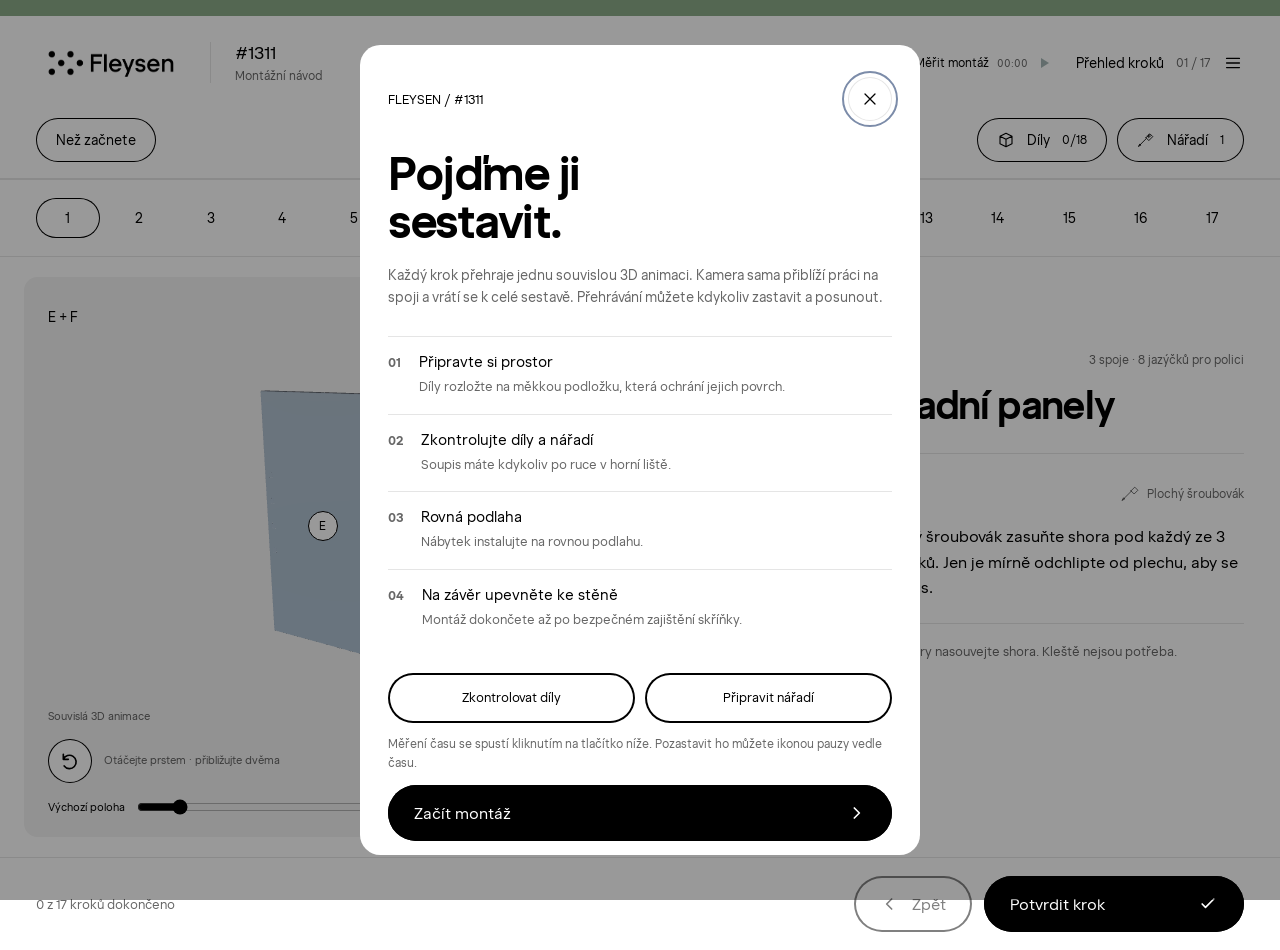
==== commit dc4d5964: "Keep header toggles inline with a single timer playback icon" ====
--- a/index.html
+++ b/index.html
@@ -1,4 +1,4 @@
-<!doctype html><html lang="cs"><head><meta charset="UTF-8"><meta name="viewport" content="width=device-width, initial-scale=1.0"><meta name="theme-color" content="#f5f3ed"><meta name="description" content="Interaktivní montážní návod pro kovovou skříňku Fleysen #1311."><title>Fleysen #1311 | Montážní návod</title>  <script type="module" crossorigin src="./assets/manual-BpgU8tbO.js"></script>
-  <link rel="modulepreload" crossorigin href="./assets/validation-C3C91e7o.js">
-  <link rel="stylesheet" crossorigin href="./assets/validation-DwFKF_cQ.css">
+<!doctype html><html lang="cs"><head><meta charset="UTF-8"><meta name="viewport" content="width=device-width, initial-scale=1.0"><meta name="theme-color" content="#f5f3ed"><meta name="description" content="Interaktivní montážní návod pro kovovou skříňku Fleysen #1311."><title>Fleysen #1311 | Montážní návod</title>  <script type="module" crossorigin src="./assets/manual-BpRsLDld.js"></script>
+  <link rel="modulepreload" crossorigin href="./assets/validation-CiKgcIcL.js">
+  <link rel="stylesheet" crossorigin href="./assets/validation-Bvi0qaq2.css">
 </head><body><div id="app"></div></body></html>
--- a/assets/validation-Bvi0qaq2.css
+++ b/assets/validation-Bvi0qaq2.css
@@ -0,0 +1 @@
+@font-face{font-family:Raptor Text;src:url(./raptor-text-medium-Be-fpQAq.woff2) format("woff2");font-weight:400 600;font-display:swap}@font-face{font-family:Raptor Text;src:url(./raptor-text-bold-jvv1hvC_.woff2) format("woff2");font-weight:700;font-display:swap}:root{--ink:#000;--paper:#fff;--brand:#8cac89;--muted:rgb(0 0 0 / .6);--line:rgb(0 0 0 / .1);--soft:#f2f2f2;--focus:rgb(124 140 169);--button-radius:3.75rem;--input-radius:.75rem;--panel-radius:clamp(1rem,1.578vw,1.875rem);--card-radius:clamp(.625rem,1.053vw,1.25rem);--button-size:clamp(.875rem,.8115rem + .1587vw,1rem);--ease:.5s cubic-bezier(.3,1,.3,1);--fast:.3s cubic-bezier(.7,0,.3,1);font-family:Raptor Text,system-ui,sans-serif;font-size:16px;font-weight:400;font-synthesis:none;letter-spacing:0;color:var(--ink);background:var(--brand)}*{box-sizing:border-box}body{margin:0;background:var(--brand)}a{color:inherit;text-underline-offset:4px}button,input,a{-webkit-tap-highlight-color:transparent}button{font:inherit;font-weight:500;color:inherit;cursor:pointer;touch-action:manipulation}button:disabled{opacity:.5;cursor:default}button:focus-visible,a:focus-visible,input:focus-visible{outline:2px solid var(--focus);outline-offset:4px}[hidden]{display:none!important}svg{width:22px;height:22px;fill:none;stroke:currentColor;stroke-width:1.5;stroke-linecap:round;stroke-linejoin:round;flex-shrink:0}.ui-icon{width:20px;height:20px;stroke-width:2}:where(.next-button,.back-button,.play-button,.view-toggle,.resource-bar button,.intro-resources button,.inventory-button,.round-button,.sheet-head button,.loading button){position:relative;isolation:isolate;overflow:hidden;display:inline-flex;align-items:center;justify-content:center;gap:12px;min-height:50px;max-height:none;padding:clamp(18px,1.2vw,22px) clamp(26px,1.473vw,30px);font-size:var(--button-size);line-height:1;font-weight:500;letter-spacing:0;border:0;border-radius:var(--button-radius);background:var(--paper);color:var(--ink);box-shadow:inset 0 0 0 2px var(--ink);transition:color var(--ease),box-shadow var(--ease),opacity var(--fast)}:where(.next-button,.back-button,.play-button,.view-toggle,.resource-bar button,.intro-resources button,.inventory-button,.round-button,.sheet-head button,.loading button):before{content:"";position:absolute;z-index:-1;pointer-events:none;width:150%;height:200%;top:-50%;left:-25%;border-radius:50%;background:var(--brand);transform:translate3d(0,-76%,0);transition:transform var(--ease)}.next-button{background:var(--ink);color:var(--paper);box-shadow:inset 0 0 0 2px var(--ink)}.next-button:before{background:var(--brand)}@media(hover:hover){:where(.next-button,.back-button,.play-button,.view-toggle,.resource-bar button,.intro-resources button,.inventory-button,.round-button,.sheet-head button,.loading button):hover:not(:disabled):before{transform:translateZ(0)}:where(.back-button,.play-button,.view-toggle,.resource-bar button,.intro-resources button,.inventory-button,.round-button,.sheet-head button,.loading button):hover:not(:disabled){color:var(--ink)}.next-button:hover:not(:disabled){color:var(--ink)}}.manual-app{max-width:1440px;min-height:100dvh;margin:auto;background:var(--paper);border-radius:0;overflow:clip;border-top:16px solid var(--brand)}header{height:94px;padding:0 36px;display:flex;align-items:center;justify-content:space-between;gap:18px}.wordmark{display:flex;align-items:center;gap:24px;text-decoration:none}.wordmark img{display:block;width:150px;height:auto}.wordmark>span{font-size:18px;padding-left:24px;border-left:1px solid var(--line)}.wordmark small{display:block;color:var(--muted);font-size:12px;margin-top:5px}.menu-button{display:flex;align-items:center;gap:12px;min-height:44px;padding:0;border:0;background:none;font-size:14px}#counter{font-size:12px;color:var(--muted)}.resource-bar{display:flex;align-items:center;gap:10px;padding:8px 36px 16px}.resource-bar button{min-height:44px;padding:12px 20px;font-size:14px;box-shadow:inset 0 0 0 1px var(--ink)}.resource-bar svg{width:18px;height:18px}.resource-bar span{font-size:12px}.resource-bar #open-intro{margin-right:auto}.overall-progress{height:2px;background:var(--line)}.overall-progress>span{display:block;height:100%;background:var(--ink);transition:width var(--fast)}.step-pagination{padding:14px 36px;border-bottom:1px solid var(--line);background:var(--paper)}.pagination-heading{display:none}.page-numbers{display:flex;gap:8px;overflow-x:auto;scrollbar-width:thin;padding:4px 0}.page-numbers button{position:relative;flex:1;min-width:40px;min-height:40px;border:0;border-radius:9999px;background:none;color:var(--ink);font-size:14px;transition:background var(--fast),box-shadow var(--fast)}.page-numbers button[aria-current=step]{box-shadow:inset 0 0 0 1px var(--ink);font-weight:600}.page-numbers button.completed{background:var(--soft)}.page-done{display:none;position:absolute;right:3px;top:0;font-size:9px}.completed .page-done{display:block}.completed .page-done:after{content:"✓"}@media(hover:hover){.page-numbers button:hover{background:var(--brand)}}main{display:grid;grid-template-columns:minmax(0,1.35fr) minmax(360px,1fr);min-height:560px}.scene{position:relative;min-height:560px;background:var(--soft);border-radius:var(--card-radius);margin:20px 0 20px 24px;overflow:hidden}.scene-top{position:absolute;z-index:2;top:18px;left:24px;right:24px;display:flex;align-items:center;justify-content:space-between;gap:10px}.parts-pill{font-size:14px;line-height:1.5;max-width:52%}.view-toggle{font-size:13px;min-height:44px;padding:12px 18px;gap:8px;box-shadow:inset 0 0 0 1px var(--ink)}.view-toggle svg{width:18px;height:18px}.view-toggle[aria-pressed=true]{box-shadow:inset 0 0 0 2px var(--ink)}#canvas{position:absolute;inset:74px 0 130px;touch-action:none}#canvas canvas{width:100%;height:100%;display:block;touch-action:none}.scene-label{position:absolute;bottom:114px;left:24px;font-size:11px;color:var(--muted);pointer-events:none}.motion-legend{position:absolute;bottom:114px;right:24px;display:flex;align-items:center;gap:6px;font-size:11px}.motion-legend i{display:block;width:18px;height:3px;background:#de7c00;position:relative}.motion-legend i:after{content:"";position:absolute;right:-1px;top:-3px;border-left:6px solid #de7c00;border-top:4px solid transparent;border-bottom:4px solid transparent}.scene-bottom{position:absolute;bottom:54px;left:24px;right:24px;display:flex;align-items:center;gap:12px}.round-button,.sheet-head button{min-height:44px;width:44px;flex-shrink:0;padding:0;border-radius:9999px;box-shadow:inset 0 0 0 1px var(--line)}.round-button{box-shadow:inset 0 0 0 1px var(--ink)}#gesture-hint{flex:1;font-size:11px;line-height:1.5;color:var(--muted)}.play-button{min-height:44px;padding:12px 18px;font-size:13px}.pose-controls{position:absolute;bottom:8px;left:24px;right:24px;height:44px;display:flex;gap:12px;align-items:center}.pose-controls button{border:0;background:none;min-height:44px;padding:0;font-size:11px;white-space:nowrap}.timeline{min-width:30px;flex:1;height:28px;margin:0;accent-color:var(--ink);cursor:pointer}.instruction{padding:40px 36px;display:flex;flex-direction:column;justify-content:center;min-width:0}.heading-row{display:flex;align-items:center;justify-content:space-between;gap:12px;font-size:12px;color:var(--muted)}.heading-row p{margin:0}.heading-row>span{max-width:50%;text-align:right;line-height:1.5}h1{font-size:40px;font-weight:700;line-height:1;letter-spacing:-.03em;margin:16px 0 28px;max-width:13em}.phases{display:flex;flex-wrap:wrap;gap:8px;margin-bottom:24px}.phases button{display:flex;align-items:center;gap:6px;min-height:44px;padding:10px 14px;font-size:13px;border:0;border-radius:9999px;background:var(--soft);color:var(--ink)}.phases button span{font-size:11px;color:var(--muted)}.phases button.active{background:var(--paper);box-shadow:inset 0 0 0 1px var(--ink);font-weight:600}@media(hover:hover){.phases button:hover{background:var(--brand);box-shadow:inset 0 0 0 1px var(--ink)}}.action-card{padding:22px 0;border-top:1px solid var(--line);border-bottom:1px solid var(--line)}.action-line{display:flex;align-items:center;justify-content:space-between;gap:12px;flex-wrap:wrap}.action-line strong{font-size:15px;font-weight:500}.action-line button{display:flex;align-items:center;gap:6px;padding:0;min-height:36px;border:0;background:none;font-size:12px;color:var(--muted);text-align:left}.action-line svg{width:20px;height:20px}#instruction-text{font-size:16px;line-height:1.6;margin:12px 0 0}.step-tip{font-size:13px;line-height:1.6;margin:18px 0 0;color:var(--muted)}.help-link{align-self:flex-start;min-height:44px;padding:0;background:none;border:0;text-decoration:underline;text-underline-offset:4px;font-size:13px}.bottom-nav{display:flex;align-items:center;gap:12px;padding:18px 36px max(18px,env(safe-area-inset-bottom));background:var(--paper);border-top:1px solid var(--line)}.footer-progress{margin:0 auto 0 0;font-size:13px;color:var(--muted)}.back-button{min-width:100px}.bottom-nav .next-button{min-width:260px;justify-content:space-between}.loading{position:absolute;inset:74px 0 130px;z-index:3;background:var(--soft);display:flex;flex-direction:column;align-items:center;justify-content:center;gap:16px;padding:20px;text-align:center;font-size:14px}.spinner{width:24px;height:24px;border:2px solid var(--line);border-top-color:var(--ink);border-radius:50%;animation:spin 1s linear infinite}@keyframes spin{to{transform:rotate(360deg)}}.part-labels{position:absolute;inset:0;pointer-events:none}.part-labels span{position:absolute;transform:translate(-50%,-50%);display:grid;place-items:center;width:30px;height:30px;border:1px solid var(--ink);border-radius:50%;background:var(--paper);color:var(--ink);font-size:12px}dialog{position:fixed;inset:50% auto auto 50%;transform:translate(-50%,-50%);margin:0;width:calc(100% - 32px);max-width:560px;max-height:90dvh;padding:24px 28px 28px;border:0;border-radius:var(--panel-radius);color:var(--ink);background:var(--paper)}dialog::backdrop{background:#0006}.sheet-head{display:flex;align-items:center;justify-content:space-between;gap:16px;position:sticky;top:-24px;z-index:1;background:var(--paper);padding:8px 0}.sheet-head h2{margin:0;font-size:28px;font-weight:700;line-height:1;letter-spacing:-.03em}.sheet-head button .ui-icon{stroke-width:1.5;transition:transform var(--ease)}@media(hover:hover){.sheet-head button:hover .ui-icon{transform:rotate(90deg)}}.sheet-subtitle,dialog>p{font-size:14px;line-height:1.6;color:var(--muted)}.small{font-size:12px!important;line-height:1.6}.inventory-button{justify-content:space-between;width:100%;margin:20px 0}.step-list button{width:100%;display:flex;align-items:center;gap:16px;min-height:48px;padding:14px 12px;border:0;border-bottom:1px solid var(--line);background:none;text-align:left;font-size:14px}.step-list button.active{border-radius:9999px;box-shadow:inset 0 0 0 1px var(--ink);border-bottom-color:transparent}.step-number{font-size:12px;color:var(--muted)}.check{margin-left:auto}.reset-progress{border:0;background:none;font-size:13px;text-decoration:underline;min-height:44px;margin-top:14px;padding:0}.part-list label{display:flex;align-items:center;gap:10px;padding:10px 8px;min-height:64px;border-bottom:1px solid var(--line);font-size:13px}.part-list label.needed,.tool-list article.needed{background:var(--soft);border-radius:var(--card-radius)}.part-list b{width:22px;flex-shrink:0}.part-list strong{margin-left:auto;white-space:nowrap}.part-list input{width:20px;height:20px;accent-color:var(--ink);flex-shrink:0}.part-list .part-icon{width:40px;height:44px}.tool-list article{display:flex;gap:16px;padding:18px 12px;border-bottom:1px solid var(--line)}.tool-list svg{width:32px;height:32px}.tool-list h3{font-size:16px;margin:0 0 6px;font-weight:500}.tool-list p{font-size:13px;line-height:1.6;color:var(--muted);margin:0}.tool-now{display:none;font-size:12px;margin-top:8px}.needed .tool-now{display:block}dialog>a{font-size:14px}#finish .next-button{width:100%;margin-top:24px;justify-content:space-between}.intro-kicker{font-size:13px}#intro h2{font-size:48px;font-weight:700;letter-spacing:-.03em;line-height:1;margin:20px 0}.preparation-list{list-style:none;margin:26px 0;padding:0}.preparation-list li{display:flex;gap:18px;padding:16px 0;border-top:1px solid var(--line)}.preparation-list b{font-size:13px;color:var(--muted);padding-top:2px}.preparation-list strong{display:block;font-size:15px;font-weight:500;margin-bottom:6px}.preparation-list span{display:block;font-size:13px;line-height:1.6;color:var(--muted)}.intro-resources{display:flex;gap:10px;margin:20px 0 12px}.intro-resources button{flex:1;font-size:13px;padding:14px 18px}#intro .next-button{width:100%;justify-content:space-between}@media(max-width:759px){.manual-app{border-top-width:10px}header{height:78px;padding:0 18px;gap:10px}.wordmark{gap:14px}.wordmark img{width:112px}.wordmark>span{font-size:16px;padding-left:14px}.wordmark small{font-size:10px}.menu-button>span:first-child{display:none}.menu-button{gap:6px}#counter{font-size:11px}.resource-bar{padding:4px 16px 12px;gap:6px}.resource-bar button{font-size:12px;padding:12px;gap:6px}.resource-bar span{font-size:10px}.resource-bar svg{width:16px;height:16px}.step-pagination{padding:10px 16px}.page-numbers{gap:6px;scrollbar-width:none}.page-numbers button{flex:0 0 40px}main{display:flex;flex-direction:column;min-height:0}.scene{min-height:350px;height:42dvh;max-height:460px;margin:12px 12px 0}.scene-top{top:12px;left:16px;right:16px}.parts-pill{font-size:12px}.view-toggle{padding:12px;font-size:12px;gap:5px}#canvas{inset:64px 0 114px}.scene-label{left:16px;bottom:102px;font-size:10px}.motion-legend{right:16px;bottom:102px;font-size:10px}.scene-bottom{left:16px;right:16px;bottom:50px;gap:8px}.round-button{width:40px;min-height:44px}.play-button{font-size:12px;padding:12px 14px}#gesture-hint{font-size:10px}.pose-controls{bottom:3px;left:16px;right:16px;gap:8px}.pose-controls button{font-size:10px}.instruction{padding:28px 20px 16px}h1{font-size:32px;margin:12px 0 22px}.heading-row{font-size:11px}.phases{gap:6px;flex-wrap:wrap;margin-bottom:20px}.phases button{padding:10px 12px;min-height:44px;font-size:12px;gap:5px}.phases button span{font-size:10px}.action-card{padding:16px 0}.action-line{gap:6px}.action-line strong{font-size:14px}.action-line button{font-size:12px}#instruction-text{font-size:16px}.step-tip,.help-link{font-size:12px}.bottom-nav{position:sticky;bottom:0;z-index:4;padding:12px 16px max(12px,env(safe-area-inset-bottom));gap:10px}.footer-progress{display:none}.back-button{min-width:84px;padding:16px;font-size:14px}.bottom-nav .next-button{min-width:0;flex:1;padding:18px 20px;font-size:14px}dialog{padding:18px 22px 24px;max-height:92dvh}.sheet-head{top:-18px}.sheet-head h2{font-size:26px}#intro h2{font-size:40px}.loading{inset:64px 0 114px}.intro-resources button{padding:14px;font-size:12px}}@media(max-width:359px){.wordmark img{width:96px}.resource-bar{padding-left:12px;padding-right:12px}.resource-bar button{padding:12px 9px;font-size:11px}.instruction{padding-left:16px;padding-right:16px}.scene-label,.motion-legend{font-size:9px}.part-list label{gap:6px}}.embedded .manual-app{min-height:0;border-top:0;border-radius:0}.embedded .scene{height:560px}.embedded .bottom-nav{position:static}@media(max-width:759px){.embedded .scene{height:360px;min-height:360px;max-height:360px}}@media(prefers-reduced-motion:reduce){*,*:before,*:after{animation:none!important;transition:none!important;scroll-behavior:auto!important}}.pose-controls[hidden],#play[hidden]{display:none}@media(min-width:760px){.scene{align-self:start;height:560px;position:sticky;top:16px}}.part-labels .detail-label{width:max-content;height:auto;line-height:1.3;font-size:11px;max-width:180px;white-space:normal;transform:translate(-50%,18px);border:1px solid #d9ded9;background:#fffffff0;padding:6px 9px;border-radius:5px;color:#00312e;box-shadow:none}.part-labels span[hidden]{display:none}.autoplay-toggle{position:absolute;left:24px;right:24px;bottom:110px;display:flex;align-items:center;gap:8px;font-size:11px;cursor:pointer;z-index:2;width:max-content}.autoplay-toggle input{position:absolute;opacity:0;width:100%;height:100%;cursor:pointer}.switch-track{width:32px;height:18px;border:1px solid #00312e;border-radius:20px;background:#fff;position:relative;flex:none;transition:background .15s}.switch-track:after{content:"";position:absolute;width:12px;height:12px;top:2px;left:2px;background:#00312e;border-radius:50%;transition:transform .15s}.autoplay-toggle input:checked+.switch-track{background:#8cac89}.autoplay-toggle input:checked+.switch-track:after{transform:translate(14px)}.autoplay-toggle input:focus-visible+.switch-track{outline:2px solid #00312e;outline-offset:3px}.autoplay-toggle input:disabled+.switch-track{opacity:.5}@media(prefers-reduced-motion:reduce){.switch-track,.switch-track:after{transition:none}}.autoplay-toggle[hidden]{display:none}.scene-label,.motion-legend{bottom:142px}#canvas{bottom:158px}@media(max-width:759px){.autoplay-toggle{left:16px;bottom:100px;font-size:10px}.scene-label,.motion-legend{bottom:128px}#canvas{bottom:144px}.scene{height:420px;min-height:420px;max-height:420px}}header{height:auto;min-height:94px;flex-wrap:wrap;padding-top:16px;padding-bottom:16px}.autoplay-toggle{position:relative;inset:auto;margin-left:auto;min-height:44px;font-size:12px}.header-toggles{display:flex;align-items:center;gap:24px;margin-left:auto;flex-wrap:nowrap;min-width:0;max-width:100%}.header-toggles .autoplay-toggle{margin:0;white-space:nowrap}.autoplay-label-short{display:none}.measurement-control{display:flex;align-items:center;gap:8px;flex:none;white-space:nowrap}.measurement-time{display:inline-flex;align-items:center;gap:2px;flex:none}.measurement-info{border:0;border-radius:0;background:none;box-shadow:none;padding:0;font-size:11px;min-height:44px;color:var(--muted);font-variant-numeric:tabular-nums;white-space:nowrap;text-underline-offset:4px}.measurement-info:hover{background:none;color:#00312e;text-decoration:underline}.measurement-play{display:inline-flex;align-items:center;justify-content:center;width:28px;min-height:44px;padding:0;border:0;border-radius:0;background:none;box-shadow:none;color:#00312e}.measurement-play svg{width:12px;height:12px;fill:currentColor;stroke:none}.measurement-play:hover:not(:disabled){color:var(--brand)}.measurement-play:disabled{opacity:.35}.scene-label,.motion-legend{bottom:114px}#canvas{bottom:130px}@media(max-width:759px){header{min-height:78px;gap:4px 12px}.autoplay-toggle{order:3;width:100%;justify-content:flex-end;margin:0;font-size:11px;min-height:30px}.menu-button{margin-left:auto}.scene-label,.motion-legend{bottom:102px}#canvas{bottom:114px}}@media(max-width:1000px){.manual-app .header-toggles{order:3;width:100%;justify-content:flex-end;gap:24px}.header-toggles .autoplay-toggle{order:0;width:auto;justify-content:flex-start;flex:none}.manual-app .menu-button{margin-left:auto}}@media(max-width:480px){.manual-app .header-toggles{justify-content:space-between;gap:12px;overflow-x:auto}.autoplay-label-full{display:none}.autoplay-label-short{display:inline}.header-toggles .autoplay-toggle{gap:6px;font-size:11px}.measurement-control{gap:6px}.measurement-info{font-size:11px;padding:0}.measurement-play{width:24px}}.resource-bar{flex-wrap:wrap}.measurement-consent{display:flex;gap:14px;align-items:flex-start;margin:24px 0}.measurement-consent input{width:22px;height:22px;accent-color:var(--ink);flex-shrink:0}.measurement-consent small{display:block;margin-top:8px;color:var(--muted);line-height:1.5}.measurement-actions{display:flex;gap:12px;flex-wrap:wrap}.small{font-size:13px;color:var(--muted);line-height:1.6}.problem-options{display:grid;gap:10px}.problem-options button{border:1px solid var(--ink);border-radius:var(--button-radius);padding:16px 24px;background:var(--paper);text-align:left}.problem-options button:hover,.problem-options button[aria-pressed=true]{background:var(--brand)}.report-link{display:block;margin-top:12px}.analytics-page{background:var(--brand)}.analytics-shell{max-width:1440px;margin:auto;background:var(--paper);min-height:100dvh;border-top:16px solid var(--brand)}.analytics-content{padding:36px}.analytics-title{display:flex;align-items:center;justify-content:space-between;gap:24px;margin-bottom:24px}.analytics-title h1{font-size:clamp(36px,5vw,64px);line-height:1.05;letter-spacing:-.04em;margin:12px 0}.analytics-title p{color:var(--muted)}.kicker{font-size:12px;letter-spacing:.1em}.data-status{padding:18px 24px;background:var(--soft);border-radius:var(--input-radius);font-size:14px}.analytics-controls{display:flex;gap:20px;flex-wrap:wrap;align-items:end;margin:28px 0}.analytics-page label{display:grid;gap:8px;font-size:13px}.analytics-page select,.analytics-page input[type=password]{font:inherit;background:#fff;border:1px solid #aaa;border-radius:var(--input-radius);min-height:46px;padding:10px 16px;color:var(--ink);max-width:100%}.analytics-page .test-filter{display:flex;align-items:center;min-height:46px;margin-left:auto}.test-filter input{width:20px;height:20px;accent-color:black}.metric-grid{display:grid;grid-template-columns:repeat(4,1fr);gap:16px;margin:24px 0}.metric-grid article{padding:24px;border:1px solid var(--line);border-radius:var(--card-radius);min-width:0}.metric-grid article>p{font-size:13px;margin:0 0 22px}.metric-grid strong{font-weight:400;display:block;font-size:clamp(24px,2.6vw,38px);letter-spacing:-.04em;margin-bottom:14px}.metric-grid article>span{display:block;font-size:12px;line-height:1.5;color:var(--muted)}.analytics-card{padding:28px;border:1px solid var(--line);border-radius:var(--card-radius);margin-bottom:24px;min-width:0}.chart-grid{display:grid;grid-template-columns:1.2fr 1fr;gap:24px}.card-heading{display:flex;justify-content:space-between;align-items:start;gap:20px;margin-bottom:28px}.card-heading h2{font-size:20px;font-weight:500;margin:0}.card-heading>span{max-width:150px;font-size:12px;color:var(--muted);line-height:1.5;text-align:right}.card-heading p{font-size:13px;color:var(--muted);line-height:1.5}.time-chart{display:grid;gap:18px}.time-chart button{display:grid;grid-template-columns:minmax(100px,1.4fr) 1fr 85px;align-items:center;gap:16px;background:none;border:0;padding:4px 0;text-align:left;font-size:12px}.time-chart button>div{height:12px;background:var(--soft);border-radius:10px;overflow:hidden}.time-chart i{display:block;height:100%;background:var(--brand)}.time-chart b{font-weight:400;text-align:right}.time-chart button:hover>span{text-decoration:underline}.distribution{display:flex;justify-content:space-around;gap:12px;height:230px;align-items:end}.distribution>div{height:100%;flex:1;display:flex;flex-direction:column;align-items:center;gap:10px}.distribution b{font-weight:400;font-size:14px}.distribution>div>div{height:150px;width:100%;max-width:48px;display:flex;align-items:end}.distribution i{width:100%;display:block;min-height:1px;background:var(--brand);border-radius:6px 6px 0 0}.distribution span{font-size:12px;text-align:center}.distribution small{display:block;color:var(--muted);margin-top:3px}.analytics-table-wrap{overflow-x:auto}.analytics-page table{width:100%;border-collapse:collapse;text-align:left;font-size:14px}.analytics-page th{font-size:12px;font-weight:400;color:var(--muted);padding:14px 12px;border-bottom:1px solid var(--ink);white-space:nowrap}.analytics-page td{padding:18px 12px;border-bottom:1px solid var(--line);vertical-align:top;min-width:110px}.analytics-page td:first-child{min-width:230px}.analytics-page td small{display:block;font-size:11px;color:var(--muted);margin-top:6px}.table-step{border:0;padding:0;background:none;text-align:left;line-height:1.5;font-size:14px}.table-step:hover{text-decoration:underline}.analytics-empty{padding:44px;border:1px solid var(--line);border-radius:var(--card-radius);margin:24px 0}.analytics-empty h2{font-weight:400;font-size:28px}.analytics-empty p{max-width:650px;line-height:1.6;color:var(--muted);margin-bottom:26px}.analytics-bottom{display:flex;gap:16px;align-items:center;flex-wrap:wrap;margin:24px 0}.analytics-bottom>span{font-size:13px;color:var(--muted);margin-left:auto}.methodology{border-top:1px solid var(--line);padding:24px 0;font-size:14px;line-height:1.7;max-width:1000px}.methodology summary{cursor:pointer}.methodology p{color:var(--muted)}.detail-facts{display:grid;grid-template-columns:repeat(3,1fr);gap:24px;font-size:13px;line-height:1.6}.detail-facts strong{display:block;font-size:26px;font-weight:400}.reason-list{display:grid;grid-template-columns:repeat(2,1fr);gap:0 36px;margin-top:20px}.reason-list p{display:flex;justify-content:space-between;font-size:13px;border-bottom:1px solid var(--line);padding-bottom:14px;gap:12px}#access{padding:24px;border:1px solid var(--line);border-radius:var(--card-radius);margin:24px 0}#access label{max-width:450px;margin-bottom:16px}@media(max-width:1000px){.metric-grid{grid-template-columns:repeat(2,1fr)}.chart-grid{grid-template-columns:1fr}.analytics-controls .test-filter{margin-left:0}.analytics-title{align-items:start}.card-heading{flex-wrap:wrap}}@media(max-width:600px){.analytics-shell header{padding:0 20px;height:90px}.analytics-shell .wordmark img{width:110px}.analytics-shell .wordmark>span{display:none}.analytics-shell header>a.back-button{padding:14px;font-size:12px}.analytics-content{padding:24px 18px}.analytics-title{flex-direction:column}.analytics-controls{gap:16px}.analytics-controls label{width:100%;min-width:0}.metric-grid{gap:10px}.metric-grid article{padding:18px 14px}.metric-grid strong{font-size:25px}.analytics-card{padding:20px 16px}.card-heading>span{text-align:left;max-width:none}.time-chart button{grid-template-columns:1.5fr 1fr 66px;gap:8px;font-size:11px}.distribution{gap:6px}.detail-facts{grid-template-columns:1fr;gap:0}.reason-list{grid-template-columns:1fr}.analytics-empty{padding:24px}.analytics-bottom>span{margin-left:0}}
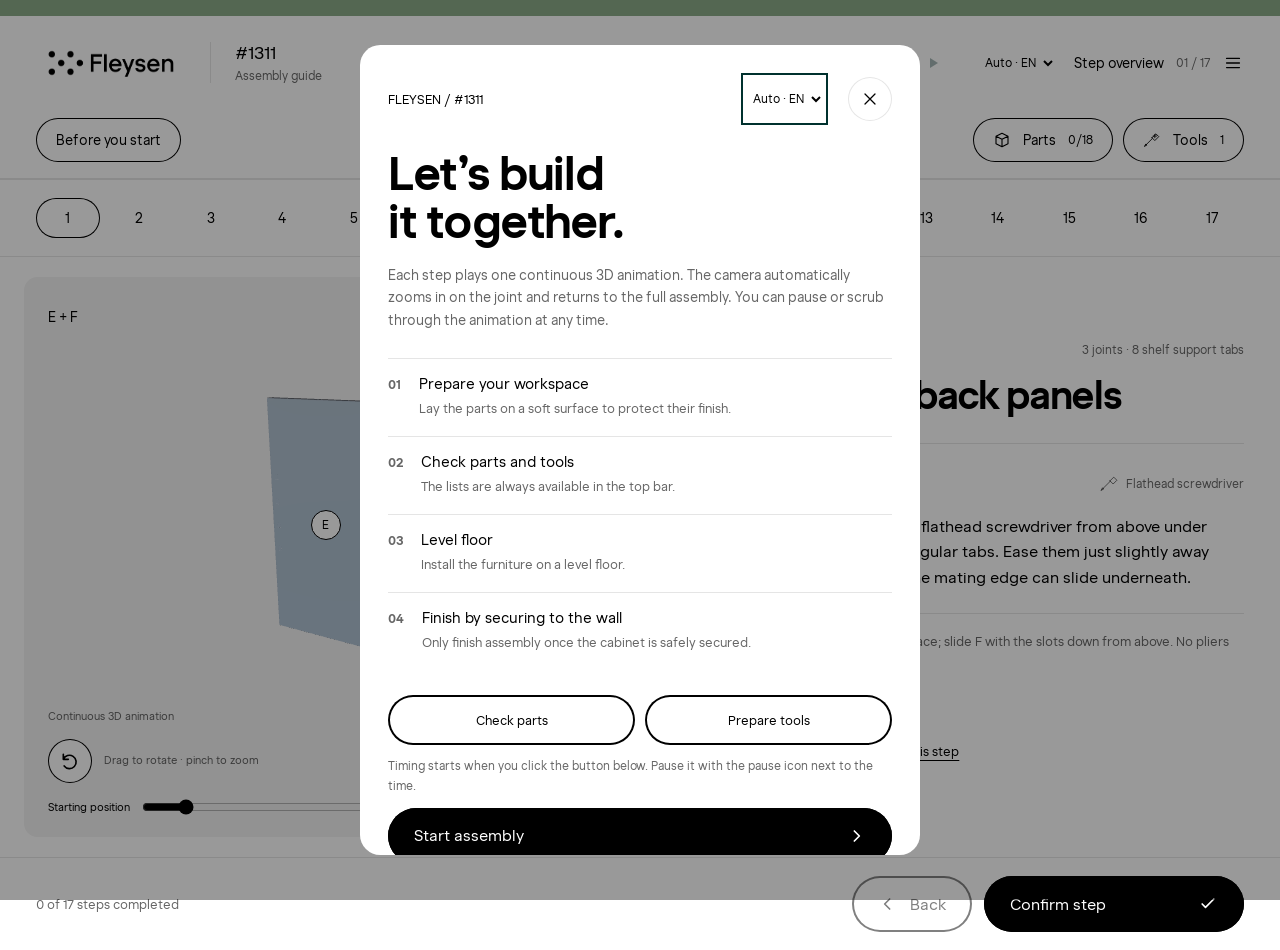
==== commit 73ba65b5: "Add English and German assembly guides with automatic language selection" ====
--- a/index.html
+++ b/index.html
@@ -1,4 +1,4 @@
-<!doctype html><html lang="cs"><head><meta charset="UTF-8"><meta name="viewport" content="width=device-width, initial-scale=1.0"><meta name="theme-color" content="#f5f3ed"><meta name="description" content="Interaktivní montážní návod pro kovovou skříňku Fleysen #1311."><title>Fleysen #1311 | Montážní návod</title>  <script type="module" crossorigin src="./assets/manual-BpRsLDld.js"></script>
-  <link rel="modulepreload" crossorigin href="./assets/validation-CiKgcIcL.js">
-  <link rel="stylesheet" crossorigin href="./assets/validation-Bvi0qaq2.css">
+<!doctype html><html lang="cs"><head><meta charset="UTF-8"><meta name="viewport" content="width=device-width, initial-scale=1.0"><meta name="theme-color" content="#f5f3ed"><meta name="description" content="Interaktivní montážní návod pro kovovou skříňku Fleysen #1311."><title>Fleysen #1311 | Montážní návod</title>  <script type="module" crossorigin src="./assets/manual-BxQjoZXk.js"></script>
+  <link rel="modulepreload" crossorigin href="./assets/validation-BPRAvw4_.js">
+  <link rel="stylesheet" crossorigin href="./assets/validation-CmFCGRFq.css">
 </head><body><div id="app"></div></body></html>
--- a/assets/validation-CmFCGRFq.css
+++ b/assets/validation-CmFCGRFq.css
@@ -0,0 +1 @@
+@font-face{font-family:Raptor Text;src:url(./raptor-text-medium-Be-fpQAq.woff2) format("woff2");font-weight:400 600;font-display:swap}@font-face{font-family:Raptor Text;src:url(./raptor-text-bold-jvv1hvC_.woff2) format("woff2");font-weight:700;font-display:swap}:root{--ink:#000;--paper:#fff;--brand:#8cac89;--muted:rgb(0 0 0 / .6);--line:rgb(0 0 0 / .1);--soft:#f2f2f2;--focus:rgb(124 140 169);--button-radius:3.75rem;--input-radius:.75rem;--panel-radius:clamp(1rem,1.578vw,1.875rem);--card-radius:clamp(.625rem,1.053vw,1.25rem);--button-size:clamp(.875rem,.8115rem + .1587vw,1rem);--ease:.5s cubic-bezier(.3,1,.3,1);--fast:.3s cubic-bezier(.7,0,.3,1);font-family:Raptor Text,system-ui,sans-serif;font-size:16px;font-weight:400;font-synthesis:none;letter-spacing:0;color:var(--ink);background:var(--brand)}*{box-sizing:border-box}body{margin:0;background:var(--brand)}a{color:inherit;text-underline-offset:4px}button,input,a{-webkit-tap-highlight-color:transparent}button{font:inherit;font-weight:500;color:inherit;cursor:pointer;touch-action:manipulation}button:disabled{opacity:.5;cursor:default}button:focus-visible,a:focus-visible,input:focus-visible{outline:2px solid var(--focus);outline-offset:4px}[hidden]{display:none!important}svg{width:22px;height:22px;fill:none;stroke:currentColor;stroke-width:1.5;stroke-linecap:round;stroke-linejoin:round;flex-shrink:0}.ui-icon{width:20px;height:20px;stroke-width:2}:where(.next-button,.back-button,.play-button,.view-toggle,.resource-bar button,.intro-resources button,.inventory-button,.round-button,.sheet-head button,.loading button){position:relative;isolation:isolate;overflow:hidden;display:inline-flex;align-items:center;justify-content:center;gap:12px;min-height:50px;max-height:none;padding:clamp(18px,1.2vw,22px) clamp(26px,1.473vw,30px);font-size:var(--button-size);line-height:1;font-weight:500;letter-spacing:0;border:0;border-radius:var(--button-radius);background:var(--paper);color:var(--ink);box-shadow:inset 0 0 0 2px var(--ink);transition:color var(--ease),box-shadow var(--ease),opacity var(--fast)}:where(.next-button,.back-button,.play-button,.view-toggle,.resource-bar button,.intro-resources button,.inventory-button,.round-button,.sheet-head button,.loading button):before{content:"";position:absolute;z-index:-1;pointer-events:none;width:150%;height:200%;top:-50%;left:-25%;border-radius:50%;background:var(--brand);transform:translate3d(0,-76%,0);transition:transform var(--ease)}.next-button{background:var(--ink);color:var(--paper);box-shadow:inset 0 0 0 2px var(--ink)}.next-button:before{background:var(--brand)}@media(hover:hover){:where(.next-button,.back-button,.play-button,.view-toggle,.resource-bar button,.intro-resources button,.inventory-button,.round-button,.sheet-head button,.loading button):hover:not(:disabled):before{transform:translateZ(0)}:where(.back-button,.play-button,.view-toggle,.resource-bar button,.intro-resources button,.inventory-button,.round-button,.sheet-head button,.loading button):hover:not(:disabled){color:var(--ink)}.next-button:hover:not(:disabled){color:var(--ink)}}.manual-app{max-width:1440px;min-height:100dvh;margin:auto;background:var(--paper);border-radius:0;overflow:clip;border-top:16px solid var(--brand)}header{height:94px;padding:0 36px;display:flex;align-items:center;justify-content:space-between;gap:18px}.wordmark{display:flex;align-items:center;gap:24px;text-decoration:none}.wordmark img{display:block;width:150px;height:auto}.wordmark>span{font-size:18px;padding-left:24px;border-left:1px solid var(--line)}.wordmark small{display:block;color:var(--muted);font-size:12px;margin-top:5px}.menu-button{display:flex;align-items:center;gap:12px;min-height:44px;padding:0;border:0;background:none;font-size:14px}#counter{font-size:12px;color:var(--muted)}.resource-bar{display:flex;align-items:center;gap:10px;padding:8px 36px 16px}.resource-bar button{min-height:44px;padding:12px 20px;font-size:14px;box-shadow:inset 0 0 0 1px var(--ink)}.resource-bar svg{width:18px;height:18px}.resource-bar span{font-size:12px}.resource-bar #open-intro{margin-right:auto}.overall-progress{height:2px;background:var(--line)}.overall-progress>span{display:block;height:100%;background:var(--ink);transition:width var(--fast)}.step-pagination{padding:14px 36px;border-bottom:1px solid var(--line);background:var(--paper)}.pagination-heading{display:none}.page-numbers{display:flex;gap:8px;overflow-x:auto;scrollbar-width:thin;padding:4px 0}.page-numbers button{position:relative;flex:1;min-width:40px;min-height:40px;border:0;border-radius:9999px;background:none;color:var(--ink);font-size:14px;transition:background var(--fast),box-shadow var(--fast)}.page-numbers button[aria-current=step]{box-shadow:inset 0 0 0 1px var(--ink);font-weight:600}.page-numbers button.completed{background:var(--soft)}.page-done{display:none;position:absolute;right:3px;top:0;font-size:9px}.completed .page-done{display:block}.completed .page-done:after{content:"✓"}@media(hover:hover){.page-numbers button:hover{background:var(--brand)}}main{display:grid;grid-template-columns:minmax(0,1.35fr) minmax(360px,1fr);min-height:560px}.scene{position:relative;min-height:560px;background:var(--soft);border-radius:var(--card-radius);margin:20px 0 20px 24px;overflow:hidden}.scene-top{position:absolute;z-index:2;top:18px;left:24px;right:24px;display:flex;align-items:center;justify-content:space-between;gap:10px}.parts-pill{font-size:14px;line-height:1.5;max-width:52%}.view-toggle{font-size:13px;min-height:44px;padding:12px 18px;gap:8px;box-shadow:inset 0 0 0 1px var(--ink)}.view-toggle svg{width:18px;height:18px}.view-toggle[aria-pressed=true]{box-shadow:inset 0 0 0 2px var(--ink)}#canvas{position:absolute;inset:74px 0 130px;touch-action:none}#canvas canvas{width:100%;height:100%;display:block;touch-action:none}.scene-label{position:absolute;bottom:114px;left:24px;font-size:11px;color:var(--muted);pointer-events:none}.motion-legend{position:absolute;bottom:114px;right:24px;display:flex;align-items:center;gap:6px;font-size:11px}.motion-legend i{display:block;width:18px;height:3px;background:#de7c00;position:relative}.motion-legend i:after{content:"";position:absolute;right:-1px;top:-3px;border-left:6px solid #de7c00;border-top:4px solid transparent;border-bottom:4px solid transparent}.scene-bottom{position:absolute;bottom:54px;left:24px;right:24px;display:flex;align-items:center;gap:12px}.round-button,.sheet-head button{min-height:44px;width:44px;flex-shrink:0;padding:0;border-radius:9999px;box-shadow:inset 0 0 0 1px var(--line)}.round-button{box-shadow:inset 0 0 0 1px var(--ink)}#gesture-hint{flex:1;font-size:11px;line-height:1.5;color:var(--muted)}.play-button{min-height:44px;padding:12px 18px;font-size:13px}.pose-controls{position:absolute;bottom:8px;left:24px;right:24px;height:44px;display:flex;gap:12px;align-items:center}.pose-controls button{border:0;background:none;min-height:44px;padding:0;font-size:11px;white-space:nowrap}.timeline{min-width:30px;flex:1;height:28px;margin:0;accent-color:var(--ink);cursor:pointer}.instruction{padding:40px 36px;display:flex;flex-direction:column;justify-content:center;min-width:0}.heading-row{display:flex;align-items:center;justify-content:space-between;gap:12px;font-size:12px;color:var(--muted)}.heading-row p{margin:0}.heading-row>span{max-width:50%;text-align:right;line-height:1.5}h1{font-size:40px;font-weight:700;line-height:1;letter-spacing:-.03em;margin:16px 0 28px;max-width:13em}.phases{display:flex;flex-wrap:wrap;gap:8px;margin-bottom:24px}.phases button{display:flex;align-items:center;gap:6px;min-height:44px;padding:10px 14px;font-size:13px;border:0;border-radius:9999px;background:var(--soft);color:var(--ink)}.phases button span{font-size:11px;color:var(--muted)}.phases button.active{background:var(--paper);box-shadow:inset 0 0 0 1px var(--ink);font-weight:600}@media(hover:hover){.phases button:hover{background:var(--brand);box-shadow:inset 0 0 0 1px var(--ink)}}.action-card{padding:22px 0;border-top:1px solid var(--line);border-bottom:1px solid var(--line)}.action-line{display:flex;align-items:center;justify-content:space-between;gap:12px;flex-wrap:wrap}.action-line strong{font-size:15px;font-weight:500}.action-line button{display:flex;align-items:center;gap:6px;padding:0;min-height:36px;border:0;background:none;font-size:12px;color:var(--muted);text-align:left}.action-line svg{width:20px;height:20px}#instruction-text{font-size:16px;line-height:1.6;margin:12px 0 0}.step-tip{font-size:13px;line-height:1.6;margin:18px 0 0;color:var(--muted)}.help-link{align-self:flex-start;min-height:44px;padding:0;background:none;border:0;text-decoration:underline;text-underline-offset:4px;font-size:13px}.bottom-nav{display:flex;align-items:center;gap:12px;padding:18px 36px max(18px,env(safe-area-inset-bottom));background:var(--paper);border-top:1px solid var(--line)}.footer-progress{margin:0 auto 0 0;font-size:13px;color:var(--muted)}.back-button{min-width:100px}.bottom-nav .next-button{min-width:260px;justify-content:space-between}.loading{position:absolute;inset:74px 0 130px;z-index:3;background:var(--soft);display:flex;flex-direction:column;align-items:center;justify-content:center;gap:16px;padding:20px;text-align:center;font-size:14px}.spinner{width:24px;height:24px;border:2px solid var(--line);border-top-color:var(--ink);border-radius:50%;animation:spin 1s linear infinite}@keyframes spin{to{transform:rotate(360deg)}}.part-labels{position:absolute;inset:0;pointer-events:none}.part-labels span{position:absolute;transform:translate(-50%,-50%);display:grid;place-items:center;width:30px;height:30px;border:1px solid var(--ink);border-radius:50%;background:var(--paper);color:var(--ink);font-size:12px}dialog{position:fixed;inset:50% auto auto 50%;transform:translate(-50%,-50%);margin:0;width:calc(100% - 32px);max-width:560px;max-height:90dvh;padding:24px 28px 28px;border:0;border-radius:var(--panel-radius);color:var(--ink);background:var(--paper)}dialog::backdrop{background:#0006}.sheet-head{display:flex;align-items:center;justify-content:space-between;gap:16px;position:sticky;top:-24px;z-index:1;background:var(--paper);padding:8px 0}.sheet-head h2{margin:0;font-size:28px;font-weight:700;line-height:1;letter-spacing:-.03em}.sheet-head button .ui-icon{stroke-width:1.5;transition:transform var(--ease)}@media(hover:hover){.sheet-head button:hover .ui-icon{transform:rotate(90deg)}}.sheet-subtitle,dialog>p{font-size:14px;line-height:1.6;color:var(--muted)}.small{font-size:12px!important;line-height:1.6}.inventory-button{justify-content:space-between;width:100%;margin:20px 0}.step-list button{width:100%;display:flex;align-items:center;gap:16px;min-height:48px;padding:14px 12px;border:0;border-bottom:1px solid var(--line);background:none;text-align:left;font-size:14px}.step-list button.active{border-radius:9999px;box-shadow:inset 0 0 0 1px var(--ink);border-bottom-color:transparent}.step-number{font-size:12px;color:var(--muted)}.check{margin-left:auto}.reset-progress{border:0;background:none;font-size:13px;text-decoration:underline;min-height:44px;margin-top:14px;padding:0}.part-list label{display:flex;align-items:center;gap:10px;padding:10px 8px;min-height:64px;border-bottom:1px solid var(--line);font-size:13px}.part-list label.needed,.tool-list article.needed{background:var(--soft);border-radius:var(--card-radius)}.part-list b{width:22px;flex-shrink:0}.part-list strong{margin-left:auto;white-space:nowrap}.part-list input{width:20px;height:20px;accent-color:var(--ink);flex-shrink:0}.part-list .part-icon{width:40px;height:44px}.tool-list article{display:flex;gap:16px;padding:18px 12px;border-bottom:1px solid var(--line)}.tool-list svg{width:32px;height:32px}.tool-list h3{font-size:16px;margin:0 0 6px;font-weight:500}.tool-list p{font-size:13px;line-height:1.6;color:var(--muted);margin:0}.tool-now{display:none;font-size:12px;margin-top:8px}.needed .tool-now{display:block}dialog>a{font-size:14px}#finish .next-button{width:100%;margin-top:24px;justify-content:space-between}.intro-kicker{font-size:13px}#intro h2{font-size:48px;font-weight:700;letter-spacing:-.03em;line-height:1;margin:20px 0}.preparation-list{list-style:none;margin:26px 0;padding:0}.preparation-list li{display:flex;gap:18px;padding:16px 0;border-top:1px solid var(--line)}.preparation-list b{font-size:13px;color:var(--muted);padding-top:2px}.preparation-list strong{display:block;font-size:15px;font-weight:500;margin-bottom:6px}.preparation-list span{display:block;font-size:13px;line-height:1.6;color:var(--muted)}.intro-resources{display:flex;gap:10px;margin:20px 0 12px}.intro-resources button{flex:1;font-size:13px;padding:14px 18px}#intro .next-button{width:100%;justify-content:space-between}@media(max-width:759px){.manual-app{border-top-width:10px}header{height:78px;padding:0 18px;gap:10px}.wordmark{gap:14px}.wordmark img{width:112px}.wordmark>span{font-size:16px;padding-left:14px}.wordmark small{font-size:10px}.menu-button>span:first-child{display:none}.menu-button{gap:6px}#counter{font-size:11px}.resource-bar{padding:4px 16px 12px;gap:6px}.resource-bar button{font-size:12px;padding:12px;gap:6px}.resource-bar span{font-size:10px}.resource-bar svg{width:16px;height:16px}.step-pagination{padding:10px 16px}.page-numbers{gap:6px;scrollbar-width:none}.page-numbers button{flex:0 0 40px}main{display:flex;flex-direction:column;min-height:0}.scene{min-height:350px;height:42dvh;max-height:460px;margin:12px 12px 0}.scene-top{top:12px;left:16px;right:16px}.parts-pill{font-size:12px}.view-toggle{padding:12px;font-size:12px;gap:5px}#canvas{inset:64px 0 114px}.scene-label{left:16px;bottom:102px;font-size:10px}.motion-legend{right:16px;bottom:102px;font-size:10px}.scene-bottom{left:16px;right:16px;bottom:50px;gap:8px}.round-button{width:40px;min-height:44px}.play-button{font-size:12px;padding:12px 14px}#gesture-hint{font-size:10px}.pose-controls{bottom:3px;left:16px;right:16px;gap:8px}.pose-controls button{font-size:10px}.instruction{padding:28px 20px 16px}h1{font-size:32px;margin:12px 0 22px}.heading-row{font-size:11px}.phases{gap:6px;flex-wrap:wrap;margin-bottom:20px}.phases button{padding:10px 12px;min-height:44px;font-size:12px;gap:5px}.phases button span{font-size:10px}.action-card{padding:16px 0}.action-line{gap:6px}.action-line strong{font-size:14px}.action-line button{font-size:12px}#instruction-text{font-size:16px}.step-tip,.help-link{font-size:12px}.bottom-nav{position:sticky;bottom:0;z-index:4;padding:12px 16px max(12px,env(safe-area-inset-bottom));gap:10px}.footer-progress{display:none}.back-button{min-width:84px;padding:16px;font-size:14px}.bottom-nav .next-button{min-width:0;flex:1;padding:18px 20px;font-size:14px}dialog{padding:18px 22px 24px;max-height:92dvh}.sheet-head{top:-18px}.sheet-head h2{font-size:26px}#intro h2{font-size:40px}.loading{inset:64px 0 114px}.intro-resources button{padding:14px;font-size:12px}}@media(max-width:359px){.wordmark img{width:96px}.resource-bar{padding-left:12px;padding-right:12px}.resource-bar button{padding:12px 9px;font-size:11px}.instruction{padding-left:16px;padding-right:16px}.scene-label,.motion-legend{font-size:9px}.part-list label{gap:6px}}.embedded .manual-app{min-height:0;border-top:0;border-radius:0}.embedded .scene{height:560px}.embedded .bottom-nav{position:static}@media(max-width:759px){.embedded .scene{height:360px;min-height:360px;max-height:360px}}@media(prefers-reduced-motion:reduce){*,*:before,*:after{animation:none!important;transition:none!important;scroll-behavior:auto!important}}.pose-controls[hidden],#play[hidden]{display:none}@media(min-width:760px){.scene{align-self:start;height:560px;position:sticky;top:16px}}.part-labels .detail-label{width:max-content;height:auto;line-height:1.3;font-size:11px;max-width:180px;white-space:normal;transform:translate(-50%,18px);border:1px solid #d9ded9;background:#fffffff0;padding:6px 9px;border-radius:5px;color:#00312e;box-shadow:none}.part-labels span[hidden]{display:none}.autoplay-toggle{position:absolute;left:24px;right:24px;bottom:110px;display:flex;align-items:center;gap:8px;font-size:11px;cursor:pointer;z-index:2;width:max-content}.autoplay-toggle input{position:absolute;opacity:0;width:100%;height:100%;cursor:pointer}.switch-track{width:32px;height:18px;border:1px solid #00312e;border-radius:20px;background:#fff;position:relative;flex:none;transition:background .15s}.switch-track:after{content:"";position:absolute;width:12px;height:12px;top:2px;left:2px;background:#00312e;border-radius:50%;transition:transform .15s}.autoplay-toggle input:checked+.switch-track{background:#8cac89}.autoplay-toggle input:checked+.switch-track:after{transform:translate(14px)}.autoplay-toggle input:focus-visible+.switch-track{outline:2px solid #00312e;outline-offset:3px}.autoplay-toggle input:disabled+.switch-track{opacity:.5}@media(prefers-reduced-motion:reduce){.switch-track,.switch-track:after{transition:none}}.autoplay-toggle[hidden]{display:none}.scene-label,.motion-legend{bottom:142px}#canvas{bottom:158px}@media(max-width:759px){.autoplay-toggle{left:16px;bottom:100px;font-size:10px}.scene-label,.motion-legend{bottom:128px}#canvas{bottom:144px}.scene{height:420px;min-height:420px;max-height:420px}}header{height:auto;min-height:94px;flex-wrap:wrap;padding-top:16px;padding-bottom:16px}.autoplay-toggle{position:relative;inset:auto;margin-left:auto;min-height:44px;font-size:12px}.header-toggles{display:flex;align-items:center;gap:24px;margin-left:auto;flex-wrap:nowrap;min-width:0;max-width:100%}.header-toggles .autoplay-toggle{margin:0;white-space:nowrap}.visually-hidden{position:absolute;width:1px;height:1px;padding:0;margin:-1px;overflow:hidden;clip:rect(0,0,0,0);white-space:nowrap;border:0}.language-picker{display:inline-flex;flex:none;align-items:center;margin-left:12px}.language-picker select{font:inherit;font-size:12px;max-width:104px;min-height:44px;padding:8px 4px;border:0;border-radius:0;background-color:transparent;color:var(--ink);cursor:pointer}.language-picker select:hover{color:var(--brand)}.language-picker select:focus-visible{outline:2px solid #00312e;outline-offset:2px}.sheet-head .language-picker{margin-left:auto;margin-right:8px}@media(max-width:759px){header>.language-picker{order:1;margin-left:auto}header>.menu-button{order:2;margin-left:0!important}.language-picker select{max-width:86px;font-size:11px}header .wordmark{min-width:0;gap:12px}header .wordmark span{font-size:13px}header .wordmark small{font-size:9px}}@media(max-width:390px){header .wordmark img{width:88px}header .wordmark span{padding-left:8px}header{gap:4px 6px}.language-picker select{max-width:80px;padding-right:4px}}.autoplay-label-short{display:none}.measurement-control{display:flex;align-items:center;gap:8px;flex:none;white-space:nowrap}.measurement-time{display:inline-flex;align-items:center;gap:2px;flex:none}.measurement-info{border:0;border-radius:0;background:none;box-shadow:none;padding:0;font-size:11px;min-height:44px;color:var(--muted);font-variant-numeric:tabular-nums;white-space:nowrap;text-underline-offset:4px}.measurement-info:hover{background:none;color:#00312e;text-decoration:underline}.measurement-play{display:inline-flex;align-items:center;justify-content:center;width:28px;min-height:44px;padding:0;border:0;border-radius:0;background:none;box-shadow:none;color:#00312e}.measurement-play svg{width:12px;height:12px;fill:currentColor;stroke:none}.measurement-play:hover:not(:disabled){color:var(--brand)}.measurement-play:disabled{opacity:.35}.scene-label,.motion-legend{bottom:114px}#canvas{bottom:130px}@media(max-width:759px){header{min-height:78px;gap:4px 12px}.autoplay-toggle{order:3;width:100%;justify-content:flex-end;margin:0;font-size:11px;min-height:30px}.menu-button{margin-left:auto}.scene-label,.motion-legend{bottom:102px}#canvas{bottom:114px}}@media(max-width:1000px){.manual-app .header-toggles{order:3;width:100%;justify-content:flex-end;gap:24px}.header-toggles .autoplay-toggle{order:0;width:auto;justify-content:flex-start;flex:none}.manual-app .menu-button{margin-left:auto}}@media(max-width:480px){.manual-app .header-toggles{justify-content:space-between;gap:12px;overflow-x:auto}.autoplay-label-full{display:none}.autoplay-label-short{display:inline}.header-toggles .autoplay-toggle{gap:6px;font-size:11px}.measurement-control{gap:6px}.measurement-info{font-size:11px;padding:0}.measurement-play{width:24px}}@media(max-width:759px){.manual-app header{display:grid;grid-template-columns:minmax(0,1fr) auto auto;gap:4px 10px}.manual-app .header-toggles{grid-column:1/-1}.manual-app header>.language-picker{margin-left:0}.manual-app header .wordmark{gap:10px}.manual-app header .wordmark>span{padding-left:10px}}@media(max-width:480px){.manual-app header .wordmark img{width:96px}.manual-app header .wordmark small{display:none}.manual-app header .language-picker select{max-width:82px}}@media(max-width:359px){.manual-app header .wordmark>span{display:none}}.resource-bar{flex-wrap:wrap}.measurement-consent{display:flex;gap:14px;align-items:flex-start;margin:24px 0}.measurement-consent input{width:22px;height:22px;accent-color:var(--ink);flex-shrink:0}.measurement-consent small{display:block;margin-top:8px;color:var(--muted);line-height:1.5}.measurement-actions{display:flex;gap:12px;flex-wrap:wrap}.small{font-size:13px;color:var(--muted);line-height:1.6}.problem-options{display:grid;gap:10px}.problem-options button{border:1px solid var(--ink);border-radius:var(--button-radius);padding:16px 24px;background:var(--paper);text-align:left}.problem-options button:hover,.problem-options button[aria-pressed=true]{background:var(--brand)}.report-link{display:block;margin-top:12px}.analytics-page{background:var(--brand)}.analytics-shell{max-width:1440px;margin:auto;background:var(--paper);min-height:100dvh;border-top:16px solid var(--brand)}.analytics-content{padding:36px}.analytics-title{display:flex;align-items:center;justify-content:space-between;gap:24px;margin-bottom:24px}.analytics-title h1{font-size:clamp(36px,5vw,64px);line-height:1.05;letter-spacing:-.04em;margin:12px 0}.analytics-title p{color:var(--muted)}.kicker{font-size:12px;letter-spacing:.1em}.data-status{padding:18px 24px;background:var(--soft);border-radius:var(--input-radius);font-size:14px}.analytics-controls{display:flex;gap:20px;flex-wrap:wrap;align-items:end;margin:28px 0}.analytics-page label{display:grid;gap:8px;font-size:13px}.analytics-page select,.analytics-page input[type=password]{font:inherit;background:#fff;border:1px solid #aaa;border-radius:var(--input-radius);min-height:46px;padding:10px 16px;color:var(--ink);max-width:100%}.analytics-page .test-filter{display:flex;align-items:center;min-height:46px;margin-left:auto}.test-filter input{width:20px;height:20px;accent-color:black}.metric-grid{display:grid;grid-template-columns:repeat(4,1fr);gap:16px;margin:24px 0}.metric-grid article{padding:24px;border:1px solid var(--line);border-radius:var(--card-radius);min-width:0}.metric-grid article>p{font-size:13px;margin:0 0 22px}.metric-grid strong{font-weight:400;display:block;font-size:clamp(24px,2.6vw,38px);letter-spacing:-.04em;margin-bottom:14px}.metric-grid article>span{display:block;font-size:12px;line-height:1.5;color:var(--muted)}.analytics-card{padding:28px;border:1px solid var(--line);border-radius:var(--card-radius);margin-bottom:24px;min-width:0}.chart-grid{display:grid;grid-template-columns:1.2fr 1fr;gap:24px}.card-heading{display:flex;justify-content:space-between;align-items:start;gap:20px;margin-bottom:28px}.card-heading h2{font-size:20px;font-weight:500;margin:0}.card-heading>span{max-width:150px;font-size:12px;color:var(--muted);line-height:1.5;text-align:right}.card-heading p{font-size:13px;color:var(--muted);line-height:1.5}.time-chart{display:grid;gap:18px}.time-chart button{display:grid;grid-template-columns:minmax(100px,1.4fr) 1fr 85px;align-items:center;gap:16px;background:none;border:0;padding:4px 0;text-align:left;font-size:12px}.time-chart button>div{height:12px;background:var(--soft);border-radius:10px;overflow:hidden}.time-chart i{display:block;height:100%;background:var(--brand)}.time-chart b{font-weight:400;text-align:right}.time-chart button:hover>span{text-decoration:underline}.distribution{display:flex;justify-content:space-around;gap:12px;height:230px;align-items:end}.distribution>div{height:100%;flex:1;display:flex;flex-direction:column;align-items:center;gap:10px}.distribution b{font-weight:400;font-size:14px}.distribution>div>div{height:150px;width:100%;max-width:48px;display:flex;align-items:end}.distribution i{width:100%;display:block;min-height:1px;background:var(--brand);border-radius:6px 6px 0 0}.distribution span{font-size:12px;text-align:center}.distribution small{display:block;color:var(--muted);margin-top:3px}.analytics-table-wrap{overflow-x:auto}.analytics-page table{width:100%;border-collapse:collapse;text-align:left;font-size:14px}.analytics-page th{font-size:12px;font-weight:400;color:var(--muted);padding:14px 12px;border-bottom:1px solid var(--ink);white-space:nowrap}.analytics-page td{padding:18px 12px;border-bottom:1px solid var(--line);vertical-align:top;min-width:110px}.analytics-page td:first-child{min-width:230px}.analytics-page td small{display:block;font-size:11px;color:var(--muted);margin-top:6px}.table-step{border:0;padding:0;background:none;text-align:left;line-height:1.5;font-size:14px}.table-step:hover{text-decoration:underline}.analytics-empty{padding:44px;border:1px solid var(--line);border-radius:var(--card-radius);margin:24px 0}.analytics-empty h2{font-weight:400;font-size:28px}.analytics-empty p{max-width:650px;line-height:1.6;color:var(--muted);margin-bottom:26px}.analytics-bottom{display:flex;gap:16px;align-items:center;flex-wrap:wrap;margin:24px 0}.analytics-bottom>span{font-size:13px;color:var(--muted);margin-left:auto}.methodology{border-top:1px solid var(--line);padding:24px 0;font-size:14px;line-height:1.7;max-width:1000px}.methodology summary{cursor:pointer}.methodology p{color:var(--muted)}.detail-facts{display:grid;grid-template-columns:repeat(3,1fr);gap:24px;font-size:13px;line-height:1.6}.detail-facts strong{display:block;font-size:26px;font-weight:400}.reason-list{display:grid;grid-template-columns:repeat(2,1fr);gap:0 36px;margin-top:20px}.reason-list p{display:flex;justify-content:space-between;font-size:13px;border-bottom:1px solid var(--line);padding-bottom:14px;gap:12px}#access{padding:24px;border:1px solid var(--line);border-radius:var(--card-radius);margin:24px 0}#access label{max-width:450px;margin-bottom:16px}@media(max-width:1000px){.metric-grid{grid-template-columns:repeat(2,1fr)}.chart-grid{grid-template-columns:1fr}.analytics-controls .test-filter{margin-left:0}.analytics-title{align-items:start}.card-heading{flex-wrap:wrap}}@media(max-width:600px){.analytics-shell header{padding:0 20px;height:90px}.analytics-shell .wordmark img{width:110px}.analytics-shell .wordmark>span{display:none}.analytics-shell header>a.back-button{padding:14px;font-size:12px}.analytics-content{padding:24px 18px}.analytics-title{flex-direction:column}.analytics-controls{gap:16px}.analytics-controls label{width:100%;min-width:0}.metric-grid{gap:10px}.metric-grid article{padding:18px 14px}.metric-grid strong{font-size:25px}.analytics-card{padding:20px 16px}.card-heading>span{text-align:left;max-width:none}.time-chart button{grid-template-columns:1.5fr 1fr 66px;gap:8px;font-size:11px}.distribution{gap:6px}.detail-facts{grid-template-columns:1fr;gap:0}.reason-list{grid-template-columns:1fr}.analytics-empty{padding:24px}.analytics-bottom>span{margin-left:0}}
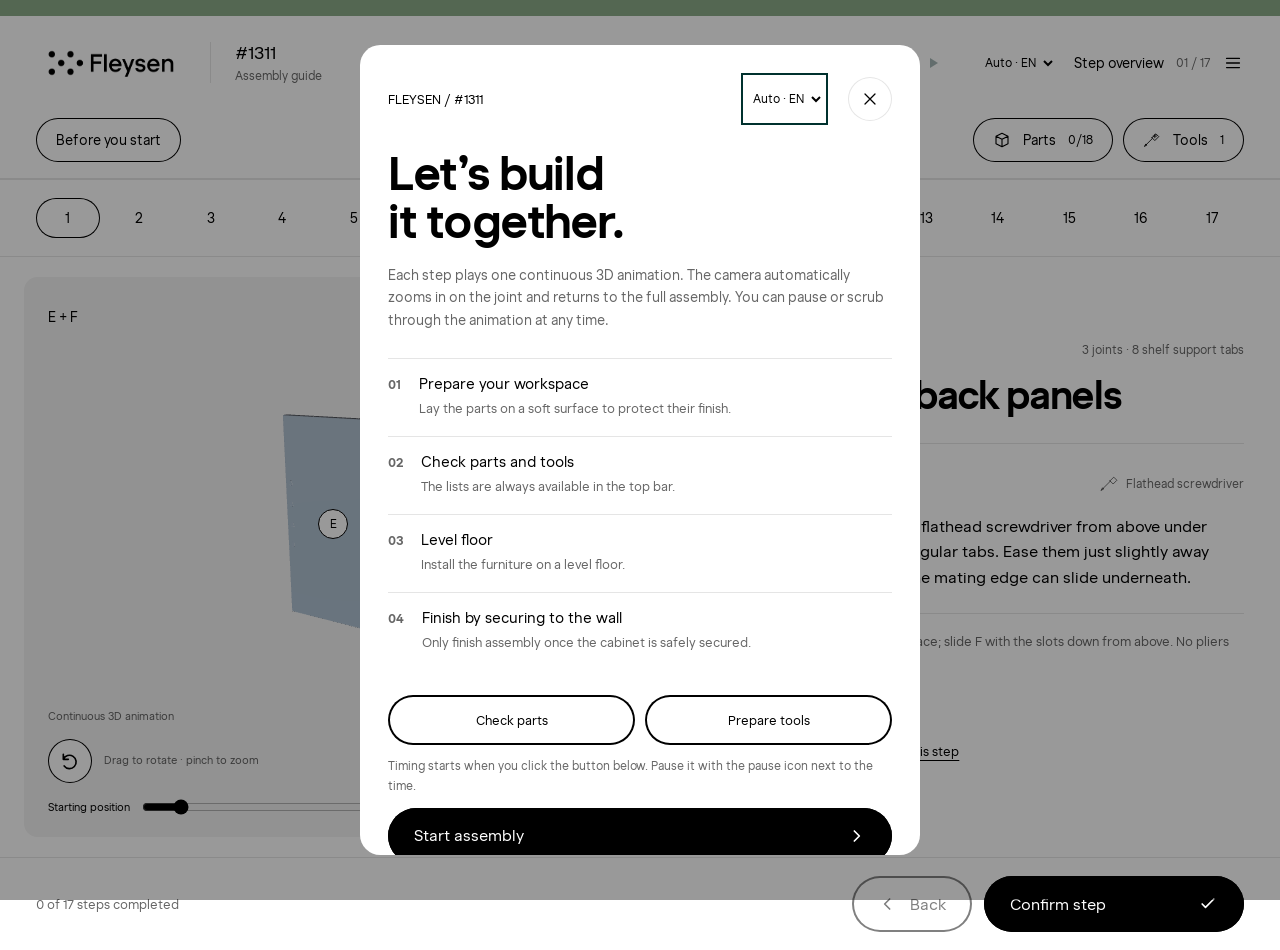
==== commit 32c0ead2: "Update demo with current voice guidance controls and availability detection" ====
--- a/index.html
+++ b/index.html
@@ -1,4 +1,5 @@
-<!doctype html><html lang="cs"><head><meta charset="UTF-8"><meta name="viewport" content="width=device-width, initial-scale=1.0"><meta name="theme-color" content="#f5f3ed"><meta name="description" content="Interaktivní montážní návod pro kovovou skříňku Fleysen #1311."><title>Fleysen #1311 | Montážní návod</title>  <script type="module" crossorigin src="./assets/manual-BxQjoZXk.js"></script>
+<!doctype html><html lang="cs"><head><meta charset="UTF-8"><meta name="viewport" content="width=device-width, initial-scale=1.0"><meta name="theme-color" content="#f5f3ed"><meta name="description" content="Interaktivní montážní návod pro kovovou skříňku Fleysen #1311."><title>Fleysen #1311 | Montážní návod</title>  <script type="module" crossorigin src="./assets/manual-CJCP4nRZ.js"></script>
   <link rel="modulepreload" crossorigin href="./assets/validation-BPRAvw4_.js">
   <link rel="stylesheet" crossorigin href="./assets/validation-CmFCGRFq.css">
+  <link rel="stylesheet" crossorigin href="./assets/manual-XRlzTgW9.css">
 </head><body><div id="app"></div></body></html>
--- a/assets/manual-XRlzTgW9.css
+++ b/assets/manual-XRlzTgW9.css
@@ -0,0 +1 @@
+.manual-app .header-toggles{flex-wrap:wrap;overflow:visible;gap:10px 18px;align-items:center}.voice-panel{display:flex;align-items:center;gap:8px;flex-wrap:wrap;max-width:100%}.header-toggles .voice-toggle{margin:0;width:auto;white-space:nowrap}.voice-panel>span{flex-basis:100%;font-size:11px;line-height:1.5;max-width:420px}@media(max-width:759px){.manual-app .header-toggles{display:flex;justify-content:flex-start;gap:8px 18px}.header-toggles .voice-panel{display:flex}.voice-toggle{font-size:11px}}.header-toggles .voice-panel[hidden]{display:none!important}
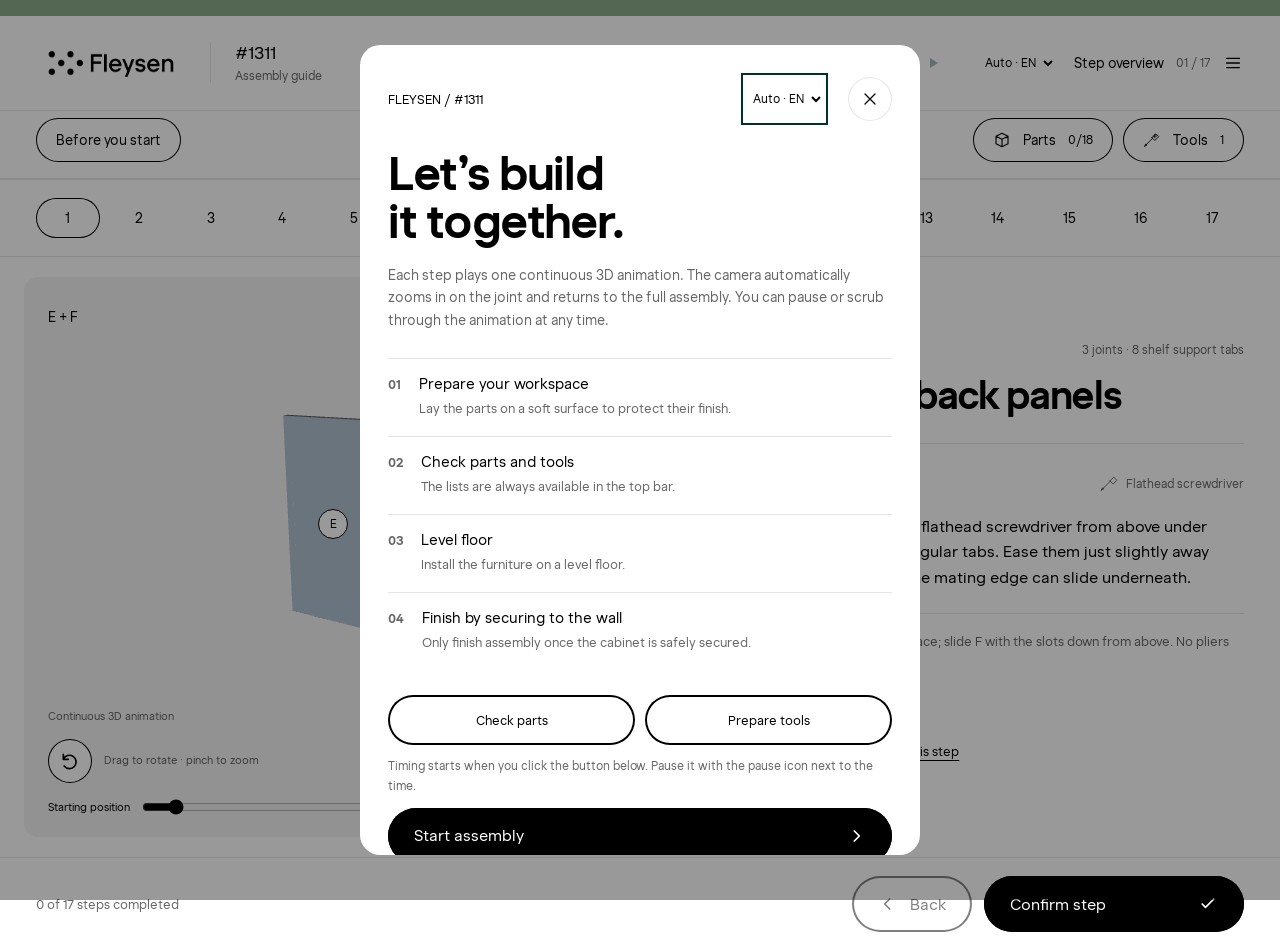
==== commit ee9e523a: "Update demo with sticky header and compact mobile controls" ====
--- a/index.html
+++ b/index.html
@@ -1,5 +1,5 @@
-<!doctype html><html lang="cs"><head><meta charset="UTF-8"><meta name="viewport" content="width=device-width, initial-scale=1.0"><meta name="theme-color" content="#f5f3ed"><meta name="description" content="Interaktivní montážní návod pro kovovou skříňku Fleysen #1311."><title>Fleysen #1311 | Montážní návod</title>  <script type="module" crossorigin src="./assets/manual-CJCP4nRZ.js"></script>
+<!doctype html><html lang="cs"><head><meta charset="UTF-8"><meta name="viewport" content="width=device-width, initial-scale=1.0"><meta name="theme-color" content="#f5f3ed"><meta name="description" content="Interaktivní montážní návod pro kovovou skříňku Fleysen #1311."><title>Fleysen #1311 | Montážní návod</title>  <script type="module" crossorigin src="./assets/manual-CjX6q2xk.js"></script>
   <link rel="modulepreload" crossorigin href="./assets/validation-BPRAvw4_.js">
   <link rel="stylesheet" crossorigin href="./assets/validation-CmFCGRFq.css">
-  <link rel="stylesheet" crossorigin href="./assets/manual-XRlzTgW9.css">
+  <link rel="stylesheet" crossorigin href="./assets/manual-BCmstOrO.css">
 </head><body><div id="app"></div></body></html>
--- a/assets/manual-BCmstOrO.css
+++ b/assets/manual-BCmstOrO.css
@@ -0,0 +1 @@
+.manual-app .header-toggles{flex-wrap:wrap;overflow:visible;gap:10px 18px;align-items:center}.voice-panel{display:flex;align-items:center;gap:8px;flex-wrap:wrap;max-width:100%}.header-toggles .voice-toggle{margin:0;width:auto;white-space:nowrap}.voice-panel>span{flex-basis:100%;font-size:11px;line-height:1.5;max-width:420px}@media(max-width:759px){.manual-app .header-toggles{display:flex;justify-content:flex-start;gap:8px 18px}.header-toggles .voice-panel{display:flex}.voice-toggle{font-size:11px}}.header-toggles .voice-panel[hidden]{display:none!important}.manual-app>header{position:sticky;top:0;z-index:20;background:var(--paper);box-shadow:0 1px 0 var(--line)}.control-label-short{display:none}@media(max-width:759px){.control-label-full,.autoplay-label-full{display:none}.control-label-short,.autoplay-label-short{display:inline}.manual-app .header-toggles{flex-wrap:nowrap;justify-content:space-between;gap:6px;overflow:visible}.header-toggles .autoplay-toggle{gap:5px;font-size:11px;min-height:44px}.header-toggles .voice-panel{flex:none;flex-wrap:nowrap}.measurement-control{gap:3px}.measurement-play{width:22px}.measurement-info{font-size:10px}.voice-panel>span{position:absolute;top:100%;left:0;background:var(--paper);padding:8px 18px}}@media(max-width:359px){.manual-app>header{padding-left:10px;padding-right:10px}.header-toggles .switch-track{width:28px}.header-toggles input:checked+.switch-track:after{transform:translate(10px)}}
